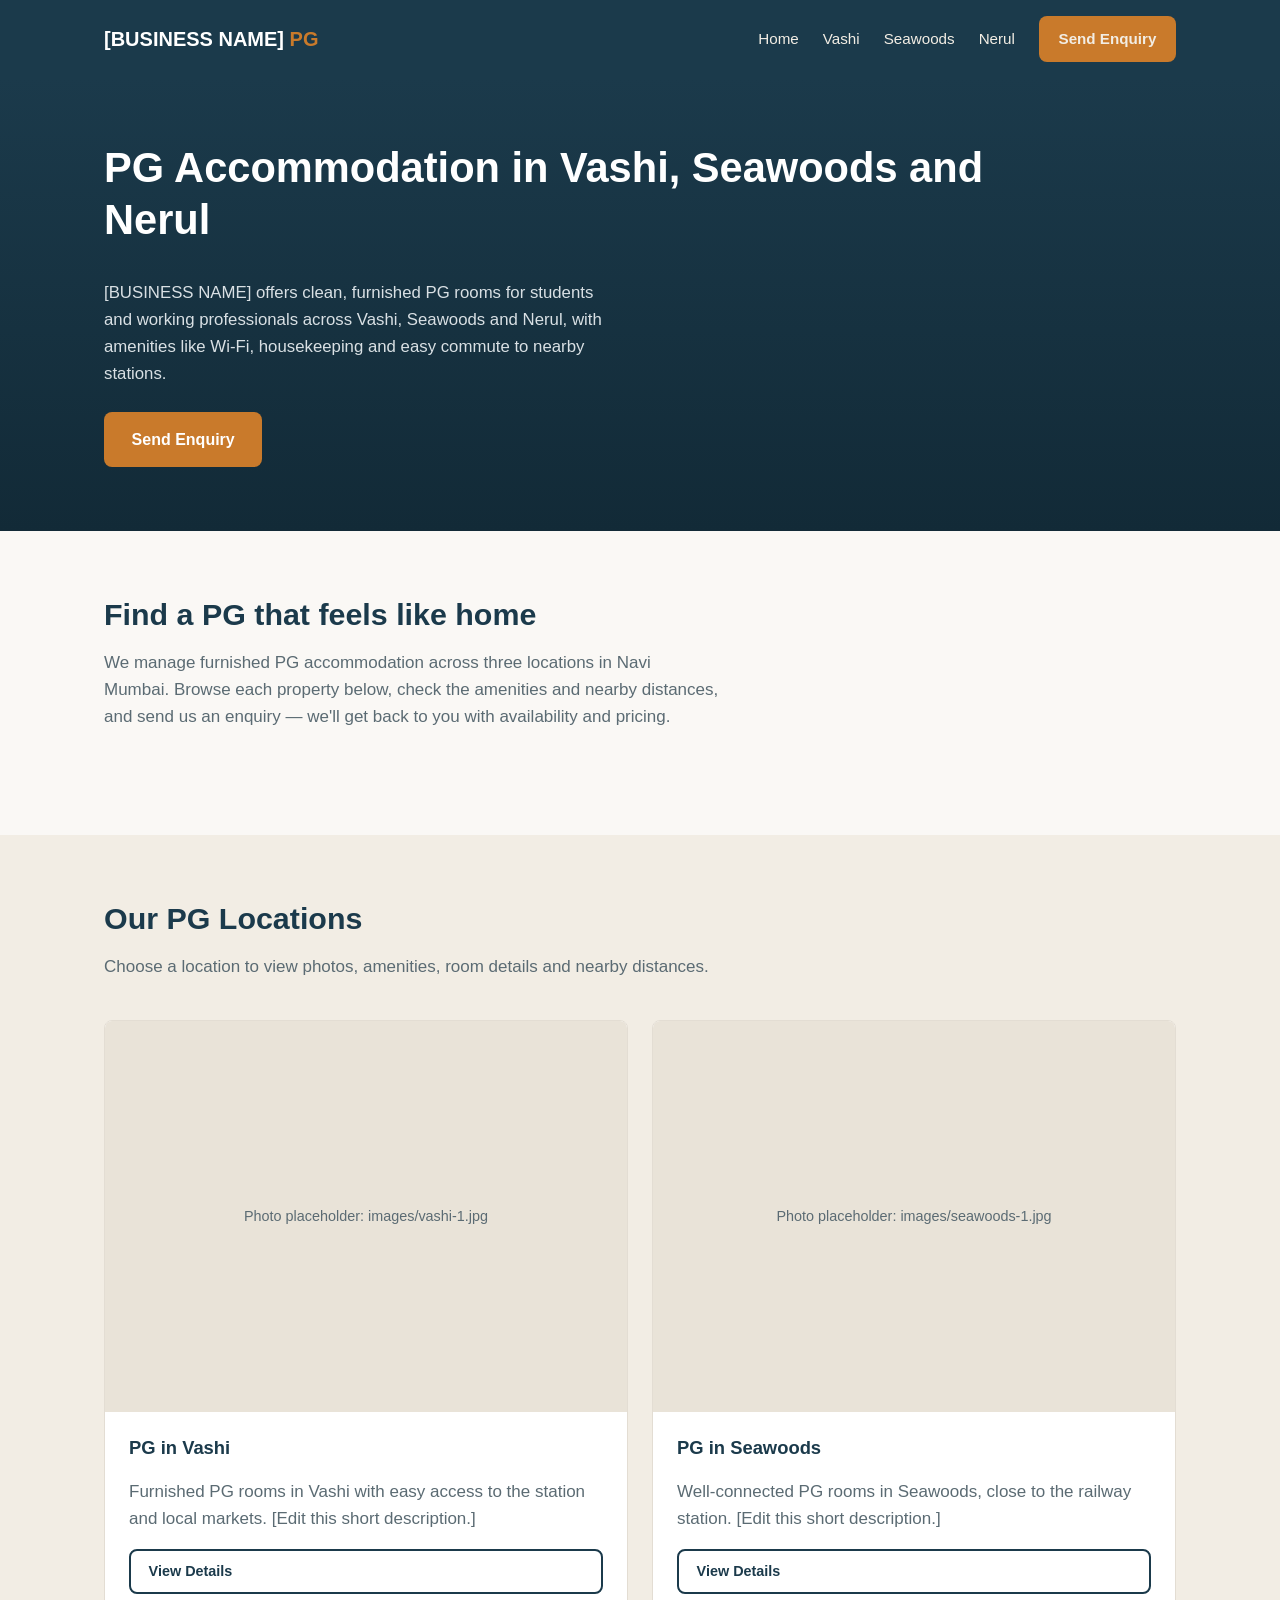
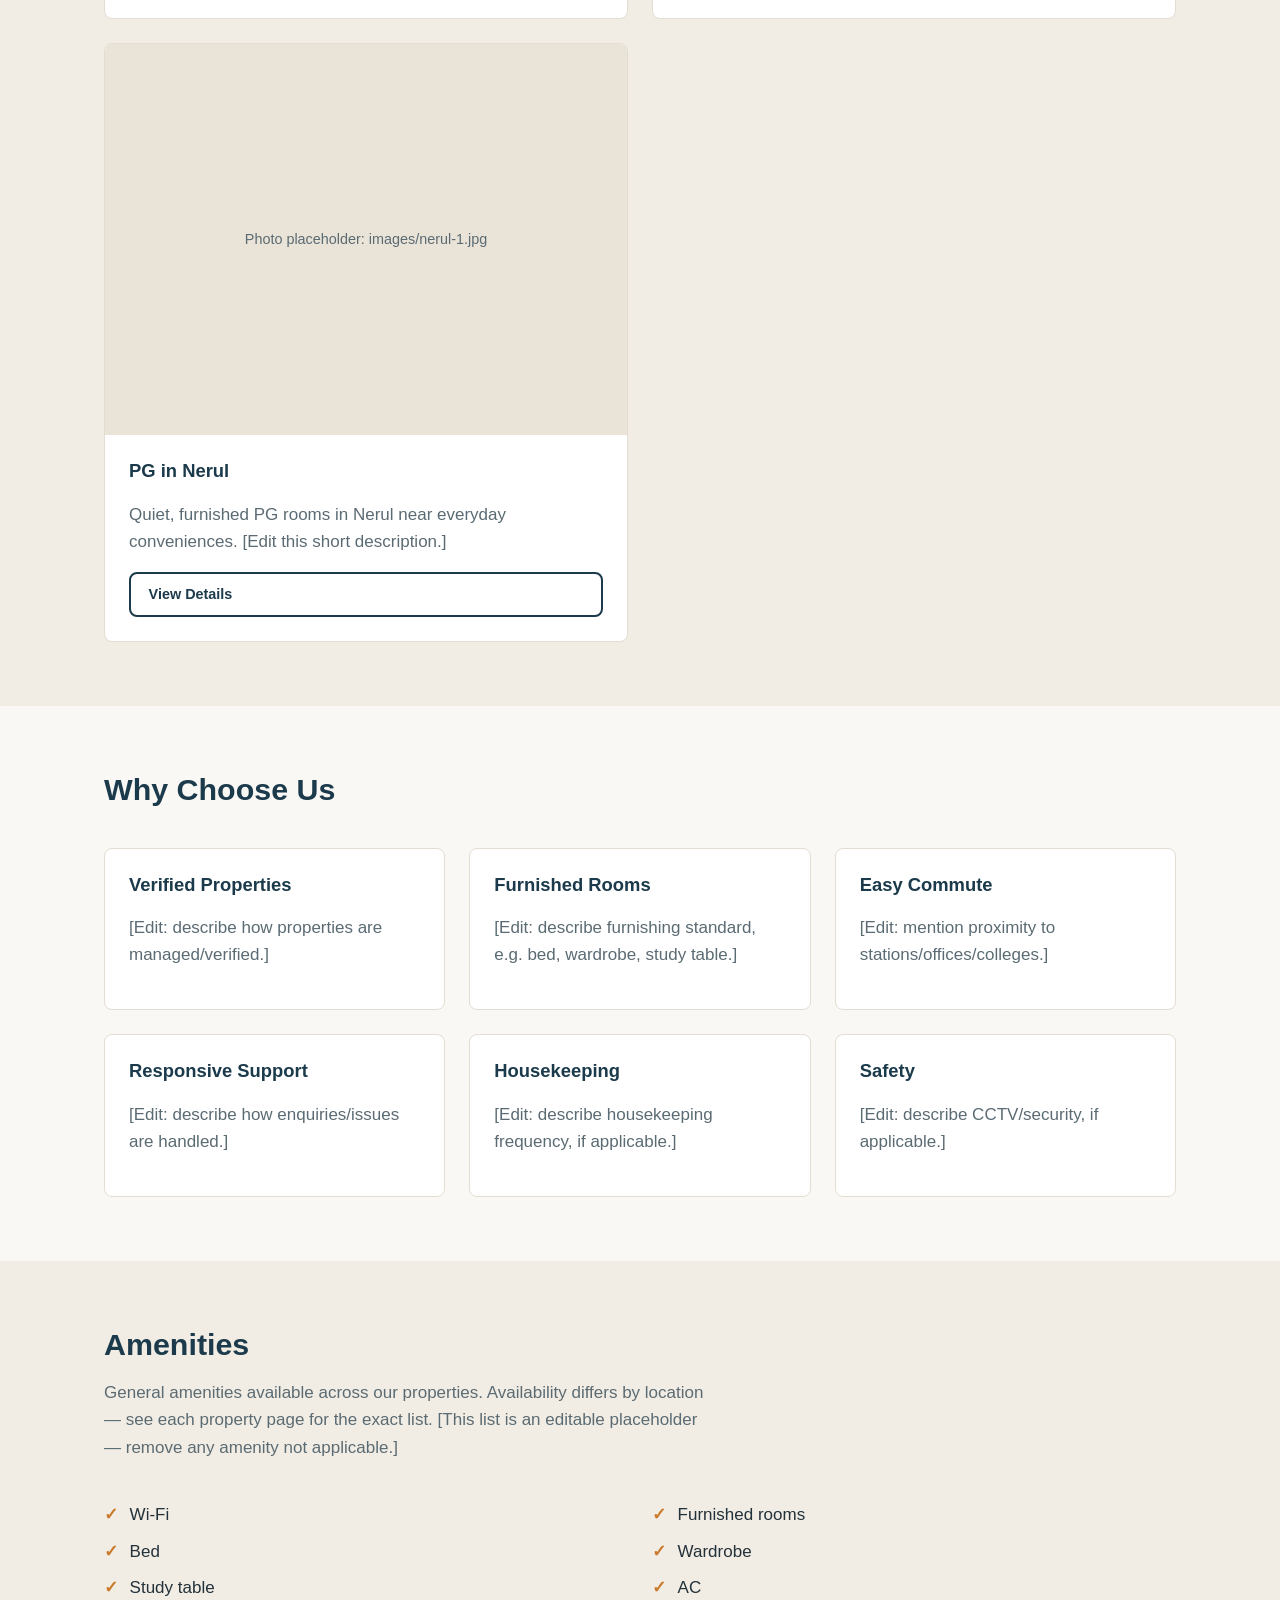
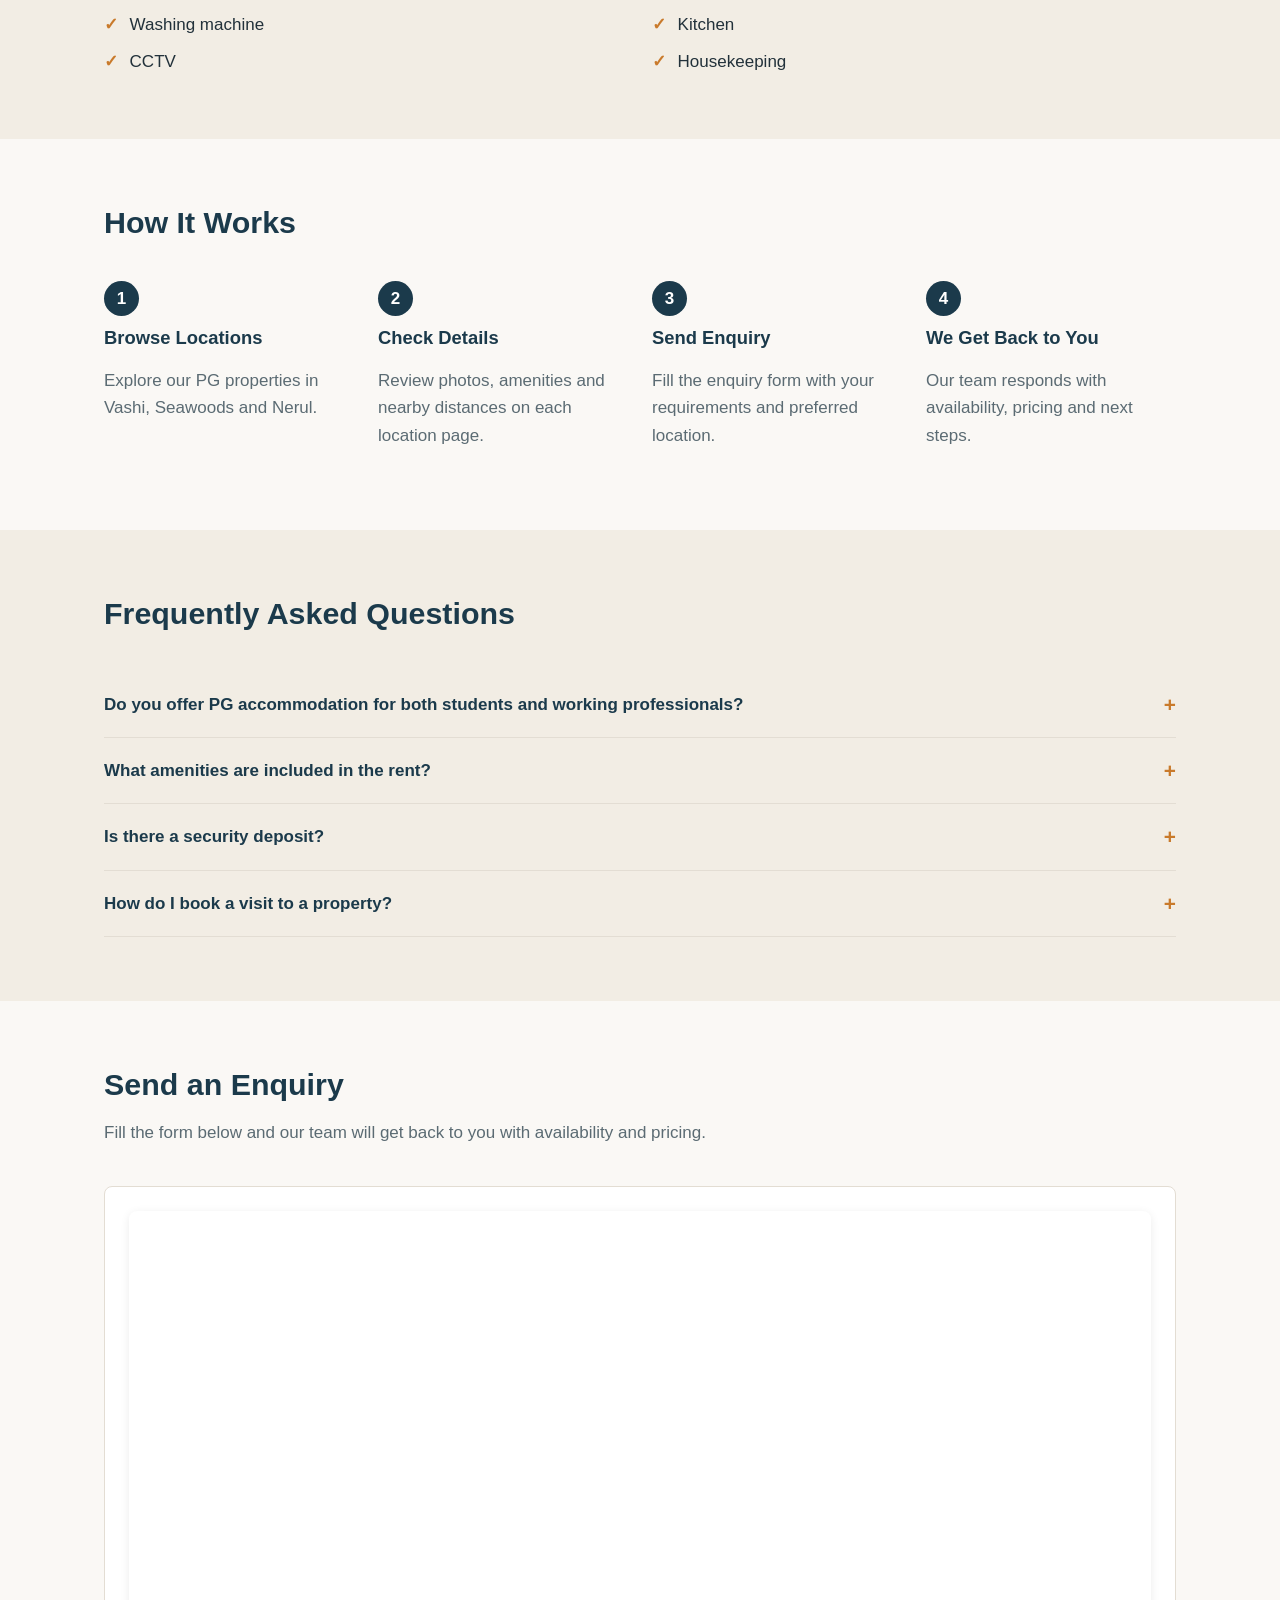
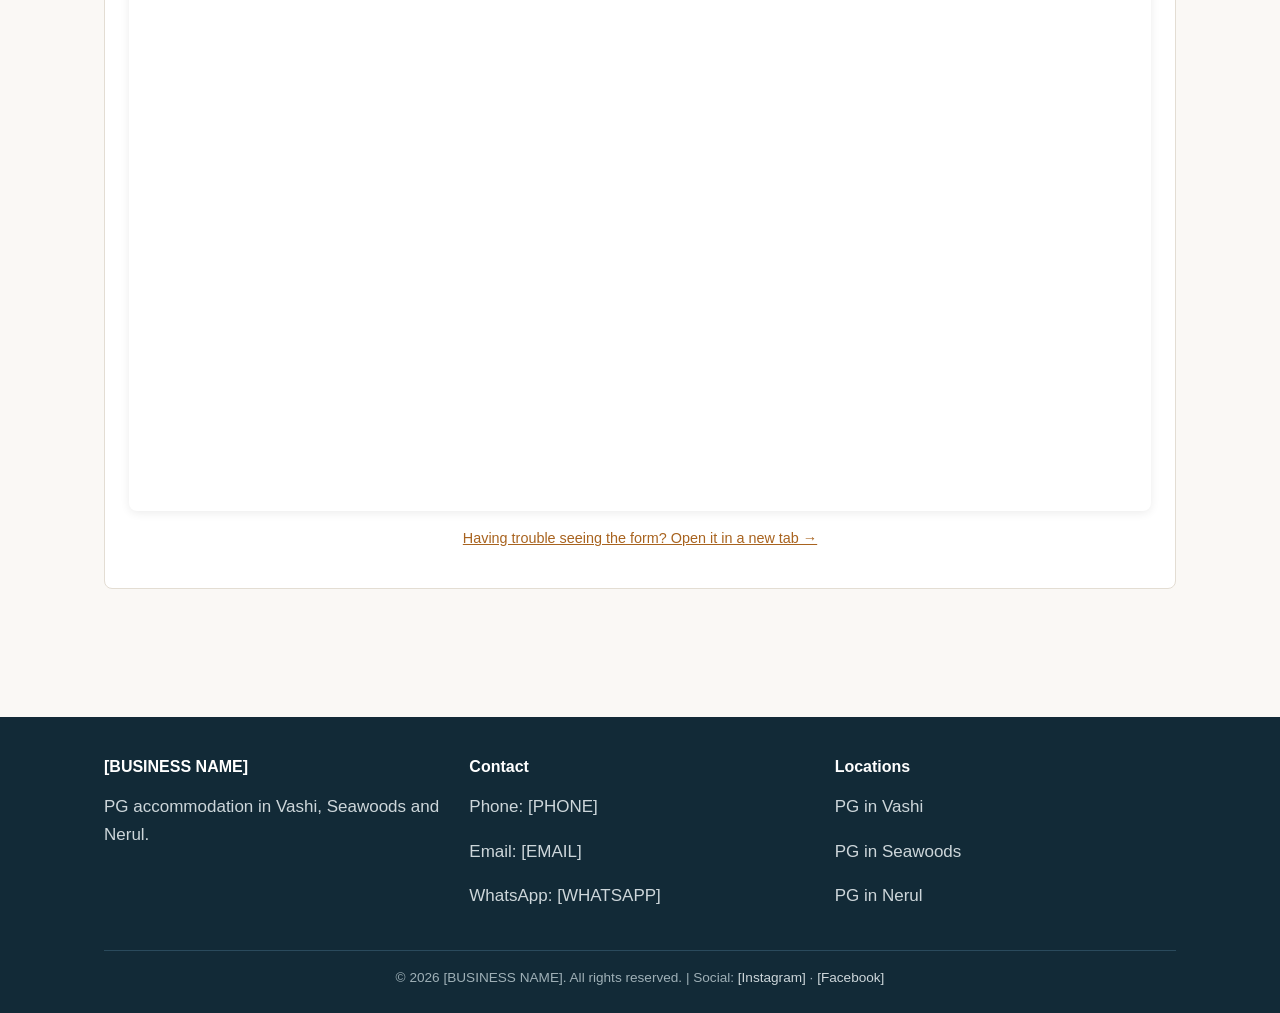
==== index.html @ a34c3fa2 "Add files via upload" ====
<!DOCTYPE html>
<html lang="en">
<head>
<!-- =========================================================
     EASY EDITING GUIDE — INDEX.HTML (Homepage)
     - Replace [BUSINESS NAME], [PHONE], [EMAIL], [WHATSAPP]
       everywhere in this file with your real details.
     - Replace [GOOGLE FORM] section near "Send Enquiry" with
       your Google Form embed code.
     - Photos: put your images inside the /images folder using
       the exact filenames already referenced below
       (e.g. images/vashi-1.jpg). No code changes needed.
     - Property descriptions, amenities and "Why Choose Us"
       text are placeholders — edit the text directly.
     ========================================================= -->
<meta charset="UTF-8">
<meta name="viewport" content="width=device-width, initial-scale=1.0">
<title>PG Accommodation in Vashi, Seawoods &amp; Nerul | [BUSINESS NAME]</title>
<meta name="description" content="Looking for a PG in Vashi, Seawoods or Nerul? [BUSINESS NAME] offers furnished PG accommodation with amenities like Wi-Fi, AC and housekeeping. Send an enquiry today.">
<link rel="canonical" href="https://example.com/">

<!-- Open Graph -->
<meta property="og:type" content="website">
<meta property="og:title" content="PG Accommodation in Vashi, Seawoods & Nerul | [BUSINESS NAME]">
<meta property="og:description" content="Furnished PG accommodation in Vashi, Seawoods and Nerul. Amenities, photos and easy enquiry.">
<meta property="og:image" content="https://example.com/images/vashi-1.jpg">
<meta property="og:url" content="https://example.com/">

<link rel="stylesheet" href="style.css">

<!-- Structured data: replace placeholder values with real business details -->
<script type="application/ld+json">
{
  "@context": "https://schema.org",
  "@type": "LodgingBusiness",
  "name": "[BUSINESS NAME]",
  "telephone": "[PHONE]",
  "email": "[EMAIL]",
  "url": "https://example.com/",
  "areaServed": ["Vashi", "Seawoods", "Nerul"],
  "address": {
    "@type": "PostalAddress",
    "addressLocality": "Navi Mumbai",
    "addressRegion": "Maharashtra",
    "addressCountry": "IN"
  }
}
</script>
</head>
<body>

<!-- ===== HEADER / NAV ===== -->
<header class="site-header">
  <div class="container">
    <a href="index.html" class="logo">[BUSINESS NAME] <span>PG</span></a>
    <button class="nav-toggle" aria-label="Toggle menu" aria-expanded="false">&#9776;</button>
    <nav class="main-nav">
      <a href="index.html">Home</a>
      <a href="pg-in-vashi.html">Vashi</a>
      <a href="pg-in-seawoods.html">Seawoods</a>
      <a href="pg-in-nerul.html">Nerul</a>
      <a href="#enquiry" class="btn btn-primary btn-small">Send Enquiry</a>
    </nav>
  </div>
</header>

<!-- ===== HERO ===== -->
<section class="hero">
  <div class="container">
    <h1>PG Accommodation in Vashi, Seawoods and Nerul</h1>
    <p>[BUSINESS NAME] offers clean, furnished PG rooms for students and working professionals across Vashi, Seawoods and Nerul, with amenities like Wi-Fi, housekeeping and easy commute to nearby stations.</p>
    <a href="#enquiry" class="btn btn-primary">Send Enquiry</a>
  </div>
</section>

<!-- ===== INTRO ===== -->
<section class="section">
  <div class="container">
    <div class="section-header">
      <h2>Find a PG that feels like home</h2>
      <p class="text-muted">We manage furnished PG accommodation across three locations in Navi Mumbai. Browse each property below, check the amenities and nearby distances, and send us an enquiry — we'll get back to you with availability and pricing.</p>
    </div>
  </div>
</section>

<!-- ===== LOCATION CARDS ===== -->
<section class="section section-alt">
  <div class="container">
    <div class="section-header">
      <h2>Our PG Locations</h2>
      <p class="text-muted">Choose a location to view photos, amenities, room details and nearby distances.</p>
    </div>

    <div class="location-grid">

      <!-- Vashi -->
      <article class="location-card">
        <div class="photo-placeholder">
          <!-- Replace with: images/vashi-1.jpg -->
          <img src="images/vashi-1.jpg" alt="PG accommodation in Vashi - property photo" loading="lazy" onerror="this.style.display='none'; this.parentElement.querySelector('.ph-text').style.display='block';">
          <span class="ph-text" style="display:none;">Photo placeholder: images/vashi-1.jpg</span>
        </div>
        <div class="card-body">
          <h3>PG in Vashi</h3>
          <p>Furnished PG rooms in Vashi with easy access to the station and local markets. [Edit this short description.]</p>
          <a href="pg-in-vashi.html" class="btn btn-outline btn-small">View Details</a>
        </div>
      </article>

      <!-- Seawoods -->
      <article class="location-card">
        <div class="photo-placeholder">
          <img src="images/seawoods-1.jpg" alt="PG accommodation in Seawoods - property photo" loading="lazy" onerror="this.style.display='none'; this.parentElement.querySelector('.ph-text').style.display='block';">
          <span class="ph-text" style="display:none;">Photo placeholder: images/seawoods-1.jpg</span>
        </div>
        <div class="card-body">
          <h3>PG in Seawoods</h3>
          <p>Well-connected PG rooms in Seawoods, close to the railway station. [Edit this short description.]</p>
          <a href="pg-in-seawoods.html" class="btn btn-outline btn-small">View Details</a>
        </div>
      </article>

      <!-- Nerul -->
      <article class="location-card">
        <div class="photo-placeholder">
          <img src="images/nerul-1.jpg" alt="PG accommodation in Nerul - property photo" loading="lazy" onerror="this.style.display='none'; this.parentElement.querySelector('.ph-text').style.display='block';">
          <span class="ph-text" style="display:none;">Photo placeholder: images/nerul-1.jpg</span>
        </div>
        <div class="card-body">
          <h3>PG in Nerul</h3>
          <p>Quiet, furnished PG rooms in Nerul near everyday conveniences. [Edit this short description.]</p>
          <a href="pg-in-nerul.html" class="btn btn-outline btn-small">View Details</a>
        </div>
      </article>

    </div>
  </div>
</section>

<!-- ===== WHY CHOOSE US ===== -->
<section class="section">
  <div class="container">
    <div class="section-header">
      <h2>Why Choose Us</h2>
    </div>
    <div class="grid-3">
      <div class="feature-card">
        <h3>Verified Properties</h3>
        <p class="text-muted">[Edit: describe how properties are managed/verified.]</p>
      </div>
      <div class="feature-card">
        <h3>Furnished Rooms</h3>
        <p class="text-muted">[Edit: describe furnishing standard, e.g. bed, wardrobe, study table.]</p>
      </div>
      <div class="feature-card">
        <h3>Easy Commute</h3>
        <p class="text-muted">[Edit: mention proximity to stations/offices/colleges.]</p>
      </div>
      <div class="feature-card">
        <h3>Responsive Support</h3>
        <p class="text-muted">[Edit: describe how enquiries/issues are handled.]</p>
      </div>
      <div class="feature-card">
        <h3>Housekeeping</h3>
        <p class="text-muted">[Edit: describe housekeeping frequency, if applicable.]</p>
      </div>
      <div class="feature-card">
        <h3>Safety</h3>
        <p class="text-muted">[Edit: describe CCTV/security, if applicable.]</p>
      </div>
    </div>
  </div>
</section>

<!-- ===== AMENITIES (general/overview) ===== -->
<section class="section section-alt">
  <div class="container">
    <div class="section-header">
      <h2>Amenities</h2>
      <p class="text-muted">General amenities available across our properties. Availability differs by location — see each property page for the exact list. [This list is an editable placeholder — remove any amenity not applicable.]</p>
    </div>
    <ul class="amenities-list">
      <li>Wi-Fi</li>
      <li>Furnished rooms</li>
      <li>Bed</li>
      <li>Wardrobe</li>
      <li>Study table</li>
      <li>AC</li>
      <li>Washing machine</li>
      <li>Kitchen</li>
      <li>CCTV</li>
      <li>Housekeeping</li>
    </ul>
  </div>
</section>

<!-- ===== HOW IT WORKS ===== -->
<section class="section">
  <div class="container">
    <div class="section-header">
      <h2>How It Works</h2>
    </div>
    <div class="steps">
      <div class="step">
        <span class="step-number">1</span>
        <h3>Browse Locations</h3>
        <p class="text-muted">Explore our PG properties in Vashi, Seawoods and Nerul.</p>
      </div>
      <div class="step">
        <span class="step-number">2</span>
        <h3>Check Details</h3>
        <p class="text-muted">Review photos, amenities and nearby distances on each location page.</p>
      </div>
      <div class="step">
        <span class="step-number">3</span>
        <h3>Send Enquiry</h3>
        <p class="text-muted">Fill the enquiry form with your requirements and preferred location.</p>
      </div>
      <div class="step">
        <span class="step-number">4</span>
        <h3>We Get Back to You</h3>
        <p class="text-muted">Our team responds with availability, pricing and next steps.</p>
      </div>
    </div>
  </div>
</section>

<!-- ===== FAQ ===== -->
<section class="section section-alt">
  <div class="container">
    <div class="section-header">
      <h2>Frequently Asked Questions</h2>
    </div>

    <details class="faq-item">
      <summary>Do you offer PG accommodation for both students and working professionals?</summary>
      <p>[Edit this answer to describe your actual policy.]</p>
    </details>

    <details class="faq-item">
      <summary>What amenities are included in the rent?</summary>
      <p>[Edit this answer — list what is included vs. chargeable extra.]</p>
    </details>

    <details class="faq-item">
      <summary>Is there a security deposit?</summary>
      <p>[Edit this answer with your deposit policy.]</p>
    </details>

    <details class="faq-item">
      <summary>How do I book a visit to a property?</summary>
      <p>Send an enquiry using the form below or contact us directly, and we'll arrange a convenient time for you to visit.</p>
    </details>
  </div>
</section>

<!-- ===== ENQUIRY / GOOGLE FORM ===== -->
<section class="section" id="enquiry">
  <div class="container">
    <div class="section-header">
      <h2>Send an Enquiry</h2>
      <p class="text-muted">Fill the form below and our team will get back to you with availability and pricing.</p>
    </div>
    <div class="enquiry-box">
      <div class="form-embed">
        <iframe src="https://docs.google.com/forms/d/e/1FAIpQLSeAeNYMBnieSbUHD3bRVsfa9dzIX2py_n9a3v7NZz1oNW-bjg/viewform?embedded=true" width="100%" height="900" frameborder="0" marginheight="0" marginwidth="0" loading="lazy" title="Enquiry form">Loading form…</iframe>
      </div>
      <p class="form-fallback-link"><a href="https://docs.google.com/forms/d/e/1FAIpQLSeAeNYMBnieSbUHD3bRVsfa9dzIX2py_n9a3v7NZz1oNW-bjg/viewform" target="_blank" rel="noopener">Having trouble seeing the form? Open it in a new tab &rarr;</a></p>
    </div>
  </div>
</section>

<!-- ===== FOOTER ===== -->
<footer class="site-footer">
  <div class="container">
    <div class="footer-grid">
      <div>
        <h3>[BUSINESS NAME]</h3>
        <p>PG accommodation in Vashi, Seawoods and Nerul.</p>
      </div>
      <div>
        <h3>Contact</h3>
        <p>Phone: <a href="tel:[PHONE]">[PHONE]</a></p>
        <p>Email: <a href="mailto:[EMAIL]">[EMAIL]</a></p>
        <p>WhatsApp: <a href="https://wa.me/[WHATSAPP]">[WHATSAPP]</a></p>
      </div>
      <div>
        <h3>Locations</h3>
        <p><a href="pg-in-vashi.html">PG in Vashi</a></p>
        <p><a href="pg-in-seawoods.html">PG in Seawoods</a></p>
        <p><a href="pg-in-nerul.html">PG in Nerul</a></p>
      </div>
    </div>
    <div class="footer-bottom">
      &copy; <span id="current-year">2026</span> [BUSINESS NAME]. All rights reserved. |
      Social: <a href="#">[Instagram]</a> &middot; <a href="#">[Facebook]</a>
    </div>
  </div>
</footer>

<script src="script.js"></script>
</body>
</html>
---- style.css ----
/* =========================================================
   STYLE.CSS — Shared styles for all pages
   =========================================================
   EASY EDITING GUIDE
   - Brand colours: edit the CSS variables under :root below.
   - Fonts: uses your device's default system font (fast, no
     external font files to download). To change it, edit the
     --font-body variable.
   - Spacing / layout: controlled by the variables below too.
   ========================================================= */

:root {
  /* Brand colours — change these to re-theme the whole site */
  --color-navy: #1b3a4b;       /* header, footer, headings */
  --color-navy-dark: #122a37;
  --color-amber: #c97a2b;      /* buttons, links, accents */
  --color-amber-dark: #a8631f;
  --color-bg: #faf8f5;         /* page background */
  --color-card: #ffffff;
  --color-text: #22313a;
  --color-text-muted: #5b6b73;
  --color-border: #e3ddd3;

  --font-body: -apple-system, BlinkMacSystemFont, "Segoe UI", Roboto,
    Helvetica, Arial, sans-serif;

  --radius: 8px;
  --max-width: 1120px;
  --space-1: 0.5rem;
  --space-2: 1rem;
  --space-3: 1.5rem;
  --space-4: 2.5rem;
  --space-5: 4rem;
}

* {
  box-sizing: border-box;
}

html {
  scroll-behavior: smooth;
}

body {
  margin: 0;
  font-family: var(--font-body);
  background: var(--color-bg);
  color: var(--color-text);
  line-height: 1.6;
  font-size: 17px;
}

img {
  max-width: 100%;
  display: block;
}

a {
  color: var(--color-amber-dark);
}

.container {
  max-width: var(--max-width);
  margin: 0 auto;
  padding: 0 var(--space-3);
}

h1, h2, h3 {
  color: var(--color-navy);
  line-height: 1.25;
  margin-top: 0;
}

h1 {
  font-size: clamp(1.8rem, 4vw, 2.6rem);
}

h2 {
  font-size: clamp(1.4rem, 3vw, 1.9rem);
  margin-bottom: var(--space-2);
}

h3 {
  font-size: 1.15rem;
}

p {
  margin-top: 0;
}

.text-muted {
  color: var(--color-text-muted);
}

/* ---------- Buttons ---------- */
.btn {
  display: inline-block;
  padding: 0.8rem 1.6rem;
  border-radius: var(--radius);
  text-decoration: none;
  font-weight: 600;
  border: 2px solid transparent;
  cursor: pointer;
  font-size: 1rem;
}

.btn-primary {
  background: var(--color-amber);
  color: #fff;
}

.btn-primary:hover {
  background: var(--color-amber-dark);
}

.btn-outline {
  background: transparent;
  border-color: var(--color-navy);
  color: var(--color-navy);
}

.btn-outline:hover {
  background: var(--color-navy);
  color: #fff;
}

.btn-small {
  padding: 0.55rem 1.1rem;
  font-size: 0.9rem;
}

/* ---------- Header ---------- */
.site-header {
  background: var(--color-navy);
  position: sticky;
  top: 0;
  z-index: 50;
}

.site-header .container {
  display: flex;
  align-items: center;
  justify-content: space-between;
  padding-top: var(--space-2);
  padding-bottom: var(--space-2);
}

.logo {
  color: #fff;
  font-weight: 700;
  font-size: 1.25rem;
  text-decoration: none;
}

.logo span {
  color: var(--color-amber);
}

.main-nav {
  display: flex;
  align-items: center;
  gap: var(--space-3);
}

.main-nav a {
  color: #f2ede4;
  text-decoration: none;
  font-size: 0.95rem;
}

.main-nav a:hover {
  color: var(--color-amber);
}

.nav-toggle {
  display: none;
  background: none;
  border: none;
  color: #fff;
  font-size: 1.6rem;
  cursor: pointer;
  line-height: 1;
}

/* ---------- Hero ---------- */
.hero {
  background: linear-gradient(180deg, var(--color-navy) 0%, var(--color-navy-dark) 100%);
  color: #fff;
  padding: var(--space-5) 0;
  text-align: left;
}

.hero h1 {
  color: #fff;
  max-width: 40ch;
}

.hero p {
  max-width: 55ch;
  color: #d9e0e4;
  font-size: 1.05rem;
  margin: var(--space-2) 0 var(--space-3);
}

/* ---------- Sections ---------- */
.section {
  padding: var(--space-5) 0;
}

.section-alt {
  background: #f2ede4;
}

.section-header {
  max-width: 65ch;
  margin-bottom: var(--space-4);
}

/* ---------- Location cards (homepage) ---------- */
.location-grid {
  display: grid;
  grid-template-columns: repeat(2, 1fr);
  gap: var(--space-3);
}

.location-card {
  background: var(--color-card);
  border: 1px solid var(--color-border);
  border-radius: var(--radius);
  overflow: hidden;
  display: flex;
  flex-direction: column;
}

.location-card .photo-placeholder {
  aspect-ratio: 4 / 3;
  background: #e9e3d8;
  display: flex;
  align-items: center;
  justify-content: center;
  color: var(--color-text-muted);
  font-size: 0.9rem;
  text-align: center;
  padding: var(--space-2);
}

.location-card .card-body {
  padding: var(--space-3);
  display: flex;
  flex-direction: column;
  flex: 1;
}

.location-card .card-body p {
  color: var(--color-text-muted);
  flex: 1;
}

/* ---------- Feature / amenity grids ---------- */
.grid-3 {
  display: grid;
  grid-template-columns: repeat(3, 1fr);
  gap: var(--space-3);
}

.feature-card {
  background: var(--color-card);
  border: 1px solid var(--color-border);
  border-radius: var(--radius);
  padding: var(--space-3);
}

.amenities-list {
  list-style: none;
  margin: 0;
  padding: 0;
  display: grid;
  grid-template-columns: repeat(2, 1fr);
  gap: 0.6rem 1.5rem;
}

.amenities-list li {
  padding-left: 1.6rem;
  position: relative;
}

.amenities-list li::before {
  content: "\2713";
  position: absolute;
  left: 0;
  color: var(--color-amber);
  font-weight: 700;
}

/* ---------- How it works ---------- */
.steps {
  display: grid;
  grid-template-columns: repeat(4, 1fr);
  gap: var(--space-3);
}

.step {
  text-align: left;
}

.step .step-number {
  display: inline-block;
  width: 2.2rem;
  height: 2.2rem;
  border-radius: 50%;
  background: var(--color-navy);
  color: #fff;
  text-align: center;
  line-height: 2.2rem;
  font-weight: 700;
  margin-bottom: 0.6rem;
}

/* ---------- FAQ (uses native <details>) ---------- */
.faq-item {
  border-bottom: 1px solid var(--color-border);
  padding: var(--space-2) 0;
}

.faq-item summary {
  cursor: pointer;
  font-weight: 600;
  color: var(--color-navy);
  list-style: none;
  display: flex;
  justify-content: space-between;
  align-items: center;
}

.faq-item summary::-webkit-details-marker {
  display: none;
}

.faq-item summary::after {
  content: "+";
  font-size: 1.3rem;
  color: var(--color-amber);
  margin-left: var(--space-2);
}

.faq-item[open] summary::after {
  content: "\2212";
}

.faq-item p {
  margin-top: 0.6rem;
  color: var(--color-text-muted);
}

/* ---------- Enquiry / Google Form section ---------- */
.enquiry-box {
  background: var(--color-card);
  border: 1px solid var(--color-border);
  border-radius: var(--radius);
  padding: var(--space-3);
}

.form-placeholder {
  border: 2px dashed var(--color-border);
  border-radius: var(--radius);
  padding: var(--space-4);
  text-align: center;
  color: var(--color-text-muted);
  background: #f2ede4;
}

/* ---------- Embedded Google Form ---------- */
.form-embed {
  border-radius: var(--radius);
  overflow: hidden;
  box-shadow: 0 2px 10px rgba(0,0,0,0.08);
  background: #fff;
}

.form-embed iframe {
  display: block;
  width: 100%;
  border: 0;
}

.form-fallback-link {
  text-align: center;
  margin-top: var(--space-2);
  font-size: 0.9rem;
}

/* ---------- Gallery (location pages) ---------- */
.gallery {
  display: grid;
  grid-template-columns: repeat(3, 1fr);
  gap: var(--space-2);
}

.gallery .photo-placeholder {
  aspect-ratio: 4 / 3;
  background: #e9e3d8;
  border-radius: var(--radius);
  display: flex;
  align-items: center;
  justify-content: center;
  color: var(--color-text-muted);
  font-size: 0.85rem;
  text-align: center;
  padding: var(--space-1);
}

/* ---------- Nearby / distance list ---------- */
.distance-list {
  list-style: none;
  margin: 0;
  padding: 0;
}

.distance-list li {
  display: flex;
  justify-content: space-between;
  padding: 0.6rem 0;
  border-bottom: 1px solid var(--color-border);
}

.distance-list li:last-child {
  border-bottom: none;
}

.distance-value {
  color: var(--color-text-muted);
}

/* ---------- Breadcrumb / internal links row ---------- */
.location-links {
  display: flex;
  flex-wrap: wrap;
  gap: 0.6rem;
  margin-top: var(--space-2);
}

.location-links a {
  border: 1px solid var(--color-border);
  border-radius: 999px;
  padding: 0.35rem 0.9rem;
  text-decoration: none;
  color: var(--color-navy);
  font-size: 0.9rem;
}

.location-links a:hover {
  border-color: var(--color-amber);
  color: var(--color-amber-dark);
}

/* ---------- Footer ---------- */
.site-footer {
  background: var(--color-navy-dark);
  color: #cdd6da;
  padding: var(--space-4) 0 var(--space-3);
  margin-top: var(--space-5);
}

.footer-grid {
  display: grid;
  grid-template-columns: repeat(3, 1fr);
  gap: var(--space-3);
  margin-bottom: var(--space-3);
}

.site-footer h3 {
  color: #fff;
  font-size: 1rem;
}

.site-footer a {
  color: #cdd6da;
  text-decoration: none;
}

.site-footer a:hover {
  color: var(--color-amber);
}

.footer-bottom {
  border-top: 1px solid #2a4a5c;
  padding-top: var(--space-2);
  font-size: 0.85rem;
  text-align: center;
  color: #9fb0b7;
}

/* ---------- Responsive ---------- */
@media (max-width: 900px) {
  .grid-3,
  .footer-grid {
    grid-template-columns: 1fr 1fr;
  }
  .steps {
    grid-template-columns: 1fr 1fr;
  }
}

@media (max-width: 700px) {
  .nav-toggle {
    display: block;
  }

  .main-nav {
    position: absolute;
    top: 100%;
    left: 0;
    right: 0;
    background: var(--color-navy);
    flex-direction: column;
    align-items: flex-start;
    padding: var(--space-2) var(--space-3);
    gap: var(--space-2);
    display: none;
  }

  .main-nav.open {
    display: flex;
  }

  .location-grid,
  .grid-3,
  .steps,
  .gallery,
  .footer-grid,
  .amenities-list {
    grid-template-columns: 1fr;
  }

  .gallery {
    grid-template-columns: repeat(2, 1fr);
  }

  .site-header {
    position: relative;
  }
}
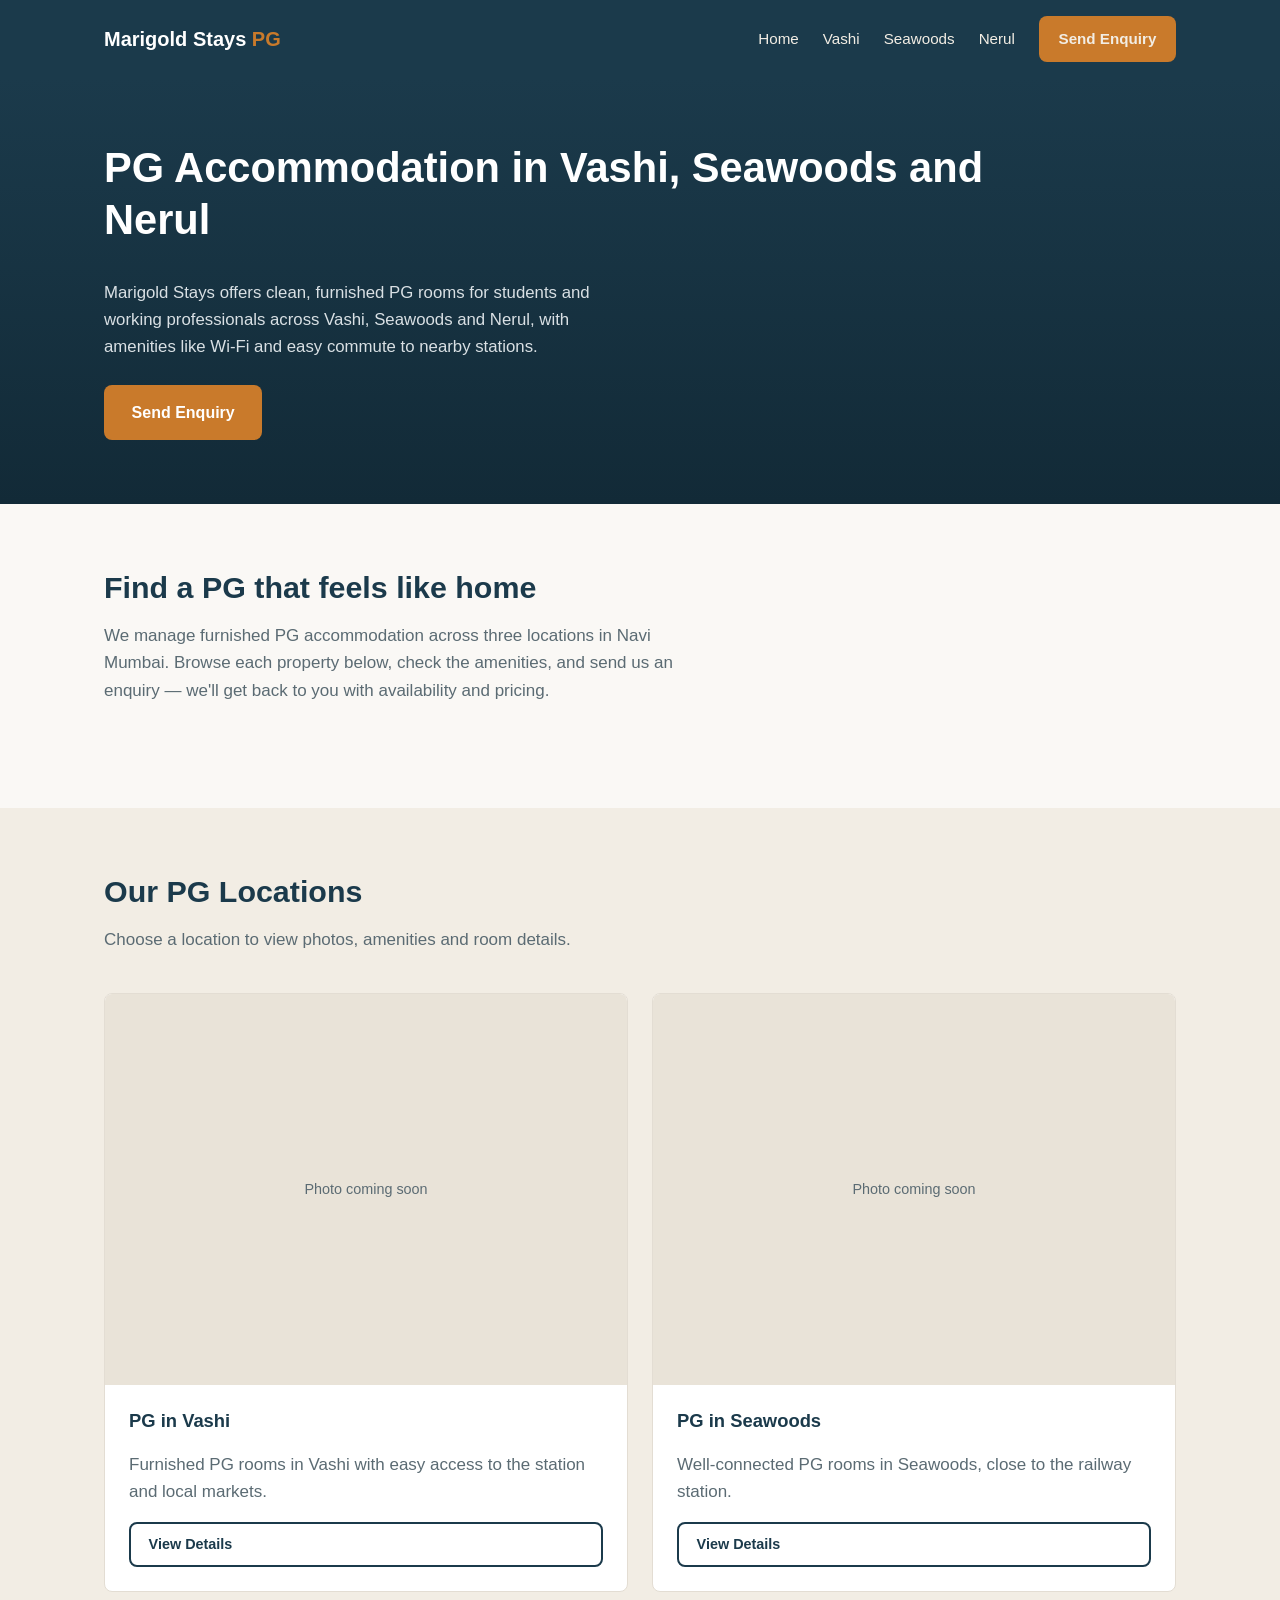
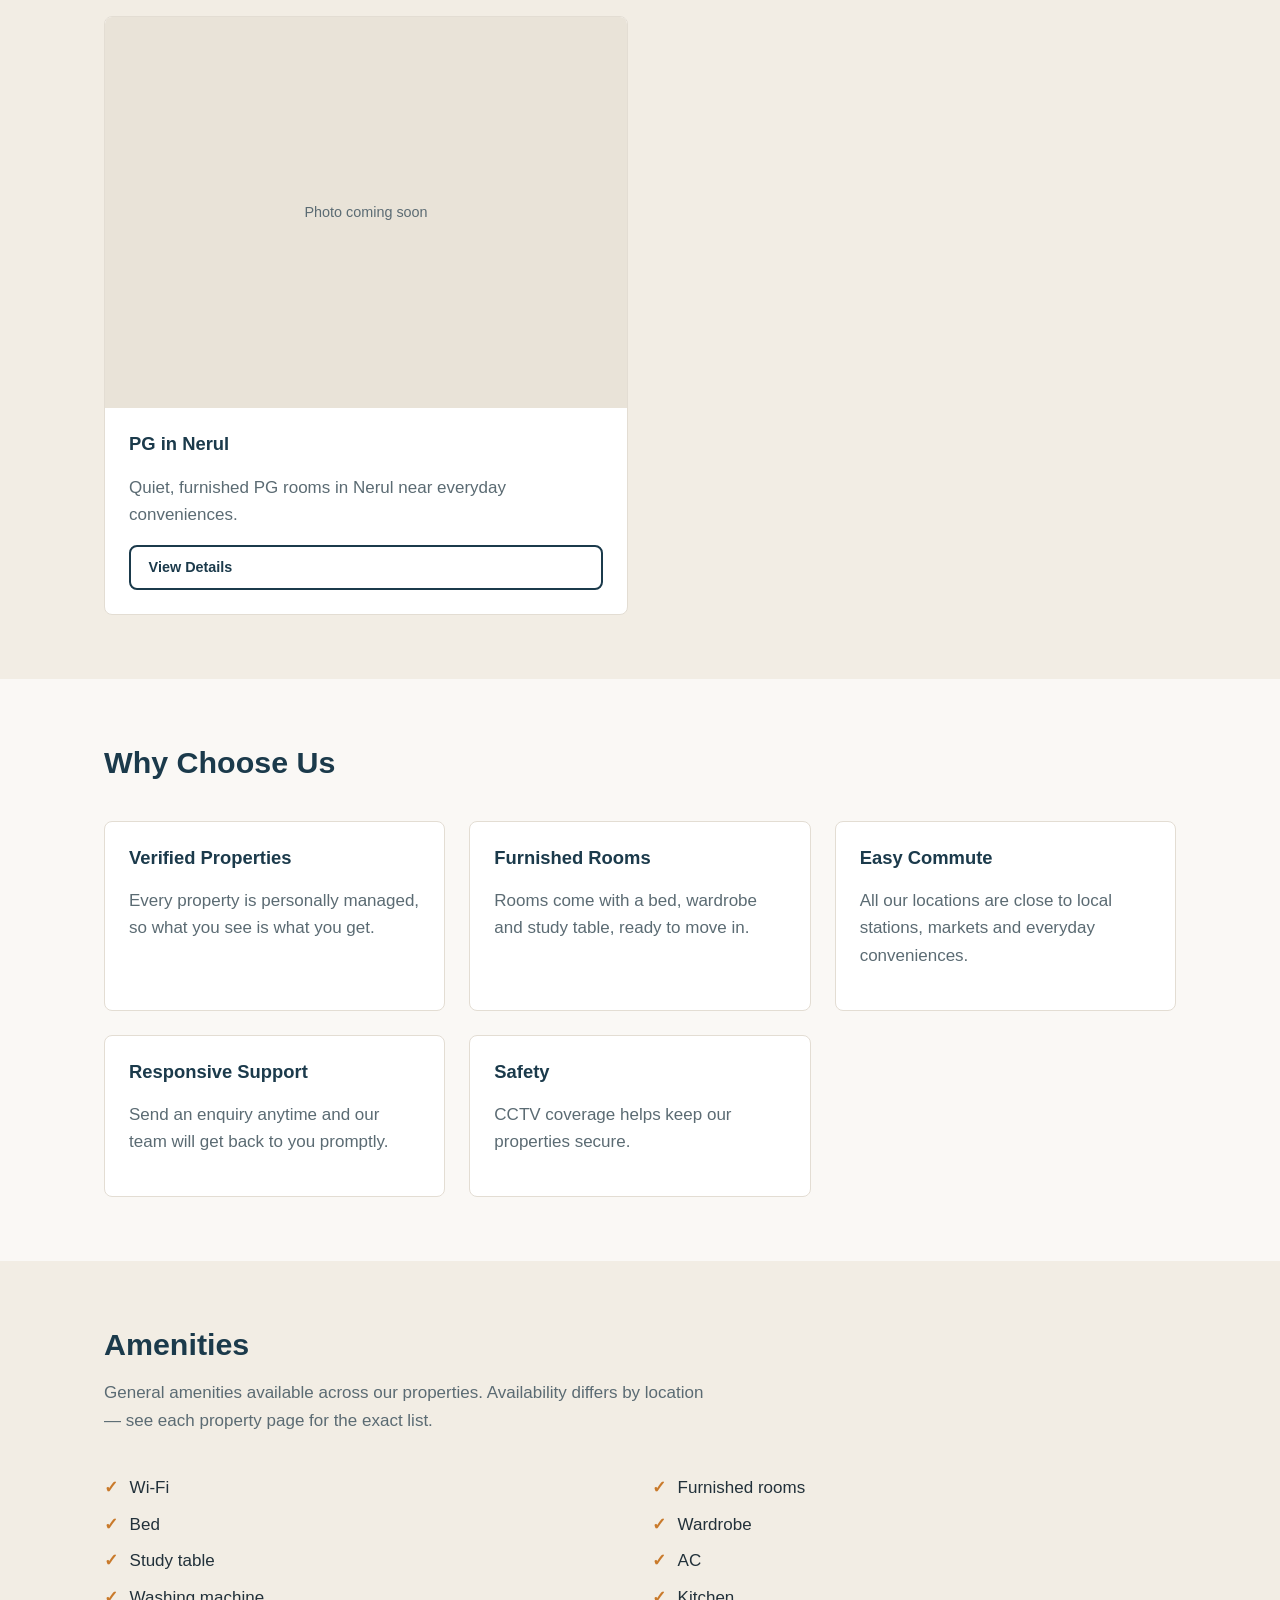
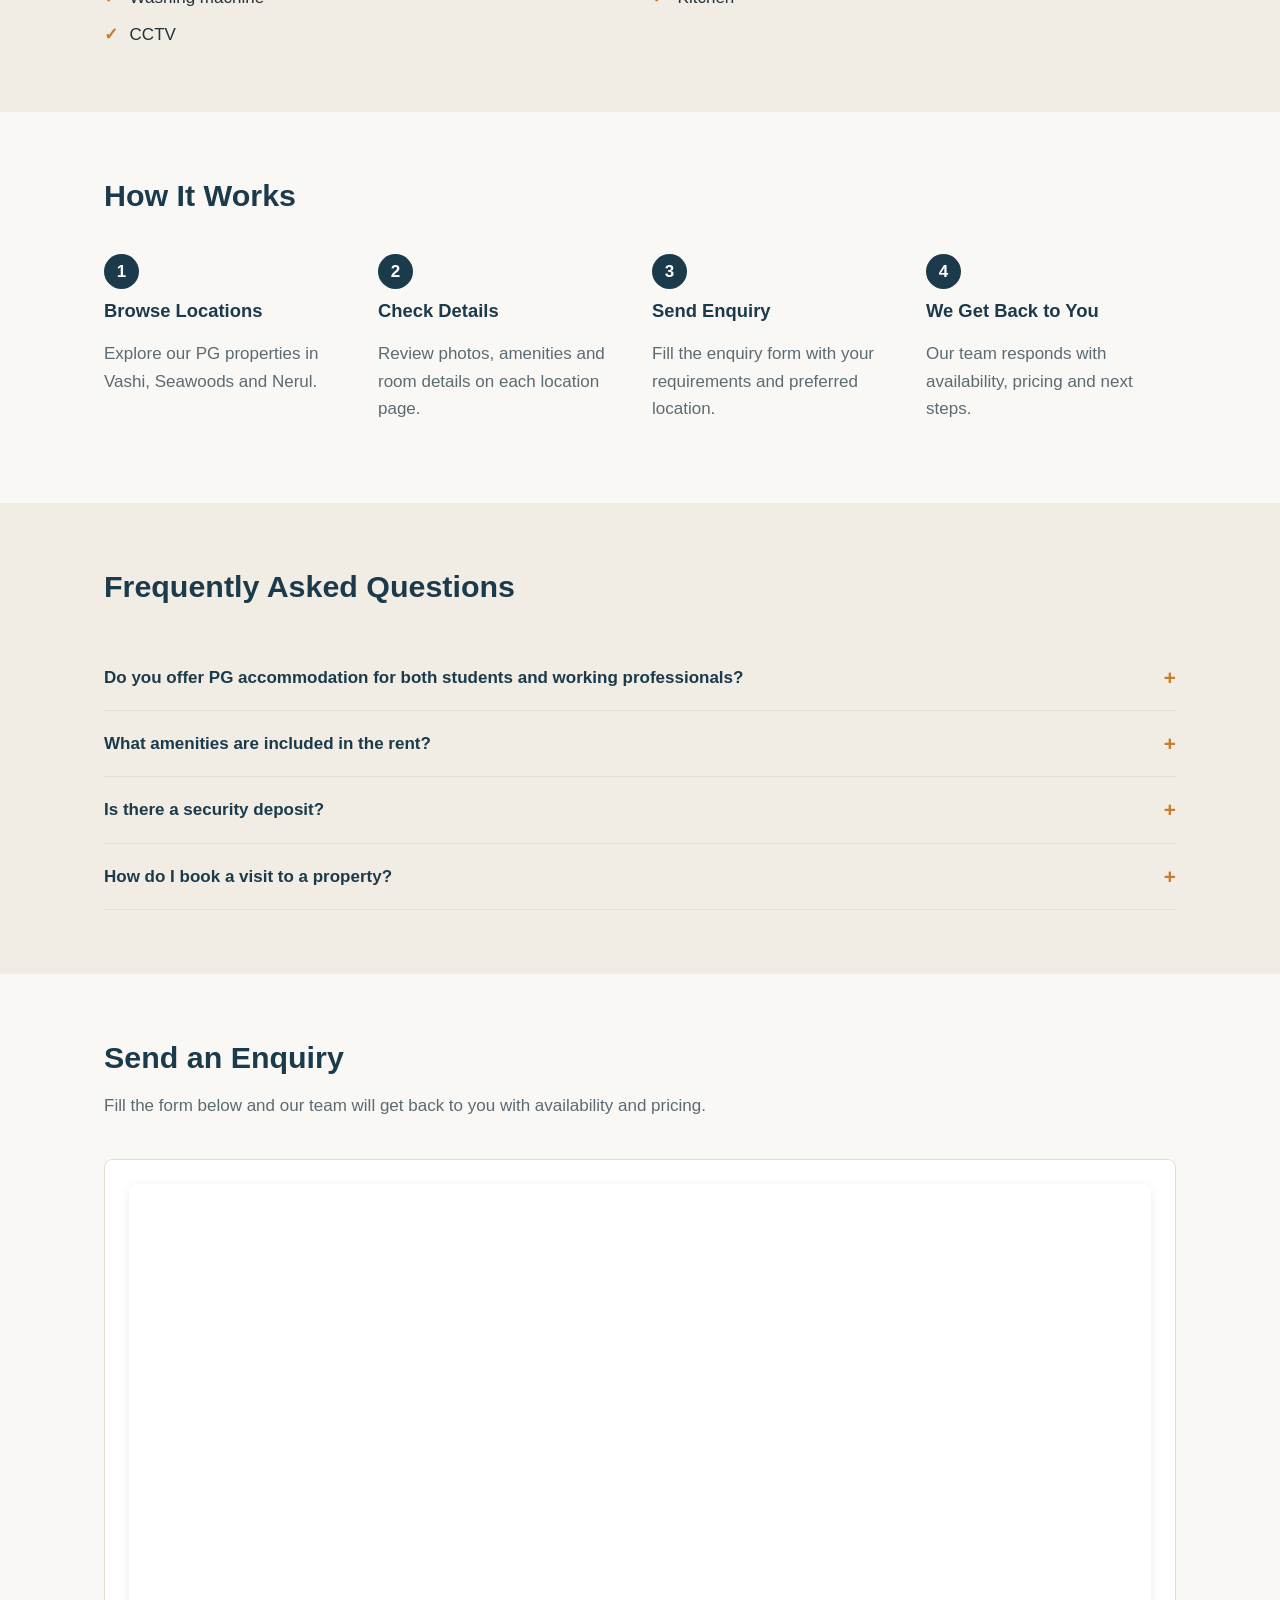
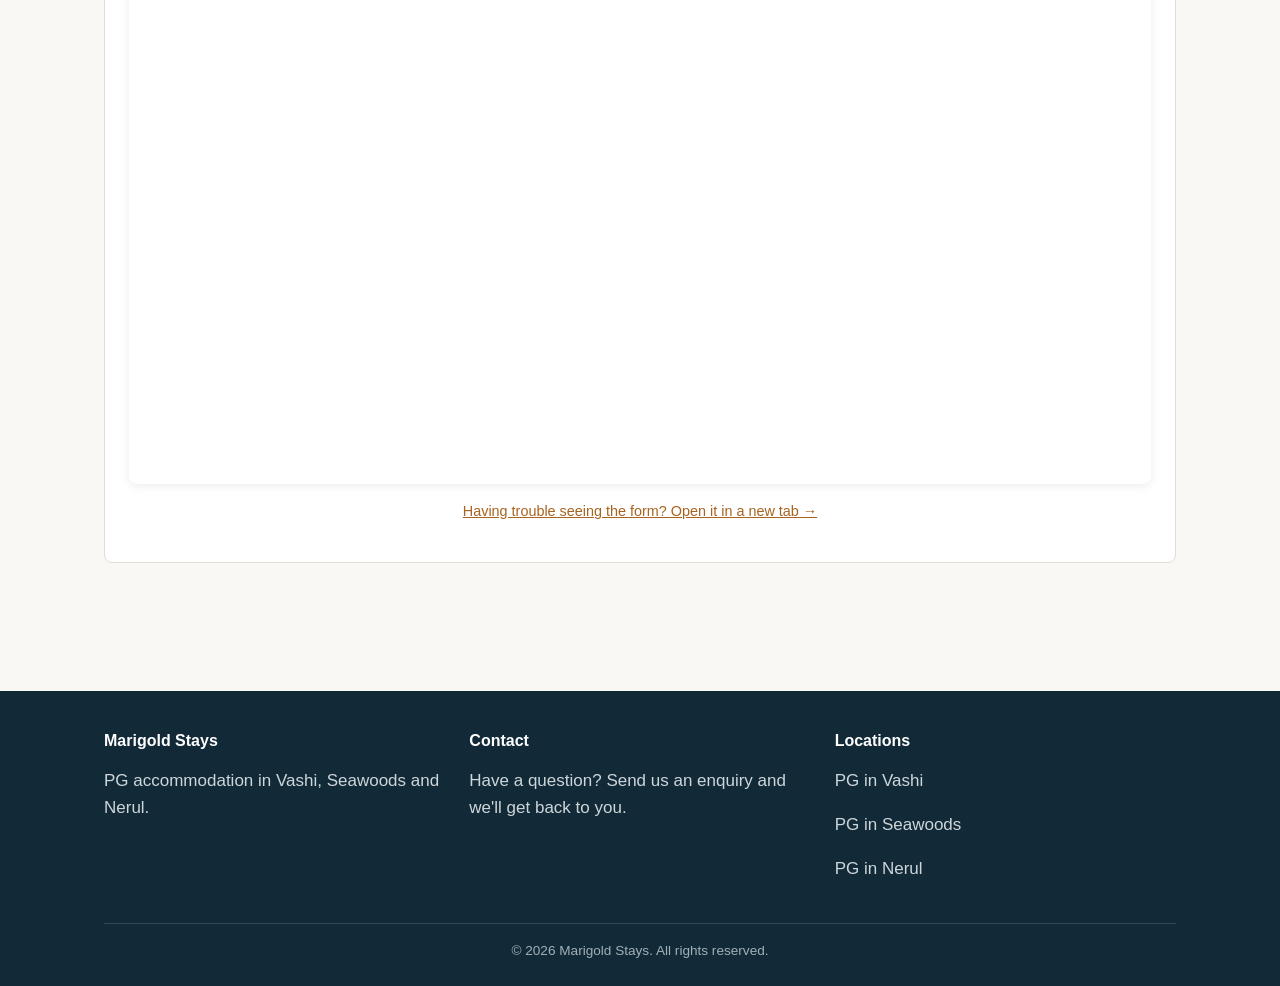
==== commit 590b27a3: "Add files via upload" ====
--- a/index.html
+++ b/index.html
@@ -1,41 +1,26 @@
 <!DOCTYPE html>
 <html lang="en">
 <head>
-<!-- =========================================================
-     EASY EDITING GUIDE — INDEX.HTML (Homepage)
-     - Replace [BUSINESS NAME], [PHONE], [EMAIL], [WHATSAPP]
-       everywhere in this file with your real details.
-     - Replace [GOOGLE FORM] section near "Send Enquiry" with
-       your Google Form embed code.
-     - Photos: put your images inside the /images folder using
-       the exact filenames already referenced below
-       (e.g. images/vashi-1.jpg). No code changes needed.
-     - Property descriptions, amenities and "Why Choose Us"
-       text are placeholders — edit the text directly.
-     ========================================================= -->
 <meta charset="UTF-8">
 <meta name="viewport" content="width=device-width, initial-scale=1.0">
-<title>PG Accommodation in Vashi, Seawoods &amp; Nerul | [BUSINESS NAME]</title>
-<meta name="description" content="Looking for a PG in Vashi, Seawoods or Nerul? [BUSINESS NAME] offers furnished PG accommodation with amenities like Wi-Fi, AC and housekeeping. Send an enquiry today.">
+<title>PG Accommodation in Vashi, Seawoods &amp; Nerul | Marigold Stays</title>
+<meta name="description" content="Looking for a PG in Vashi, Seawoods or Nerul? Marigold Stays offers furnished PG accommodation with amenities like Wi-Fi and AC. Send an enquiry today.">
 <link rel="canonical" href="https://example.com/">
 
 <!-- Open Graph -->
 <meta property="og:type" content="website">
-<meta property="og:title" content="PG Accommodation in Vashi, Seawoods & Nerul | [BUSINESS NAME]">
+<meta property="og:title" content="PG Accommodation in Vashi, Seawoods & Nerul | Marigold Stays">
 <meta property="og:description" content="Furnished PG accommodation in Vashi, Seawoods and Nerul. Amenities, photos and easy enquiry.">
 <meta property="og:image" content="https://example.com/images/vashi-1.jpg">
 <meta property="og:url" content="https://example.com/">
 
 <link rel="stylesheet" href="style.css">
 
-<!-- Structured data: replace placeholder values with real business details -->
 <script type="application/ld+json">
 {
   "@context": "https://schema.org",
   "@type": "LodgingBusiness",
-  "name": "[BUSINESS NAME]",
-  "telephone": "[PHONE]",
-  "email": "[EMAIL]",
+  "name": "Marigold Stays",
   "url": "https://example.com/",
   "areaServed": ["Vashi", "Seawoods", "Nerul"],
   "address": {
@@ -52,7 +37,7 @@
 <!-- ===== HEADER / NAV ===== -->
 <header class="site-header">
   <div class="container">
-    <a href="index.html" class="logo">[BUSINESS NAME] <span>PG</span></a>
+    <a href="index.html" class="logo">Marigold Stays <span>PG</span></a>
     <button class="nav-toggle" aria-label="Toggle menu" aria-expanded="false">&#9776;</button>
     <nav class="main-nav">
       <a href="index.html">Home</a>
@@ -68,7 +53,7 @@
 <section class="hero">
   <div class="container">
     <h1>PG Accommodation in Vashi, Seawoods and Nerul</h1>
-    <p>[BUSINESS NAME] offers clean, furnished PG rooms for students and working professionals across Vashi, Seawoods and Nerul, with amenities like Wi-Fi, housekeeping and easy commute to nearby stations.</p>
+    <p>Marigold Stays offers clean, furnished PG rooms for students and working professionals across Vashi, Seawoods and Nerul, with amenities like Wi-Fi and easy commute to nearby stations.</p>
     <a href="#enquiry" class="btn btn-primary">Send Enquiry</a>
   </div>
 </section>
@@ -78,7 +63,7 @@
   <div class="container">
     <div class="section-header">
       <h2>Find a PG that feels like home</h2>
-      <p class="text-muted">We manage furnished PG accommodation across three locations in Navi Mumbai. Browse each property below, check the amenities and nearby distances, and send us an enquiry — we'll get back to you with availability and pricing.</p>
+      <p class="text-muted">We manage furnished PG accommodation across three locations in Navi Mumbai. Browse each property below, check the amenities, and send us an enquiry — we'll get back to you with availability and pricing.</p>
     </div>
   </div>
 </section>
@@ -88,7 +73,7 @@
   <div class="container">
     <div class="section-header">
       <h2>Our PG Locations</h2>
-      <p class="text-muted">Choose a location to view photos, amenities, room details and nearby distances.</p>
+      <p class="text-muted">Choose a location to view photos, amenities and room details.</p>
     </div>
 
     <div class="location-grid">
@@ -96,13 +81,12 @@
       <!-- Vashi -->
       <article class="location-card">
         <div class="photo-placeholder">
-          <!-- Replace with: images/vashi-1.jpg -->
-          <img src="images/vashi-1.jpg" alt="PG accommodation in Vashi - property photo" loading="lazy" onerror="this.style.display='none'; this.parentElement.querySelector('.ph-text').style.display='block';">
-          <span class="ph-text" style="display:none;">Photo placeholder: images/vashi-1.jpg</span>
+          <img src="images/vashi-1.jpg" alt="Exterior of the Marigold Stays PG building in Vashi" loading="lazy" onerror="this.style.display='none'; this.parentElement.querySelector('.ph-text').style.display='block';">
+          <span class="ph-text" style="display:none;">Photo coming soon</span>
         </div>
         <div class="card-body">
           <h3>PG in Vashi</h3>
-          <p>Furnished PG rooms in Vashi with easy access to the station and local markets. [Edit this short description.]</p>
+          <p>Furnished PG rooms in Vashi with easy access to the station and local markets.</p>
           <a href="pg-in-vashi.html" class="btn btn-outline btn-small">View Details</a>
         </div>
       </article>
@@ -110,12 +94,12 @@
       <!-- Seawoods -->
       <article class="location-card">
         <div class="photo-placeholder">
-          <img src="images/seawoods-1.jpg" alt="PG accommodation in Seawoods - property photo" loading="lazy" onerror="this.style.display='none'; this.parentElement.querySelector('.ph-text').style.display='block';">
-          <span class="ph-text" style="display:none;">Photo placeholder: images/seawoods-1.jpg</span>
+          <img src="images/seawoods-1.jpg" alt="Shared kitchen at the Marigold Stays PG in Seawoods" loading="lazy" onerror="this.style.display='none'; this.parentElement.querySelector('.ph-text').style.display='block';">
+          <span class="ph-text" style="display:none;">Photo coming soon</span>
         </div>
         <div class="card-body">
           <h3>PG in Seawoods</h3>
-          <p>Well-connected PG rooms in Seawoods, close to the railway station. [Edit this short description.]</p>
+          <p>Well-connected PG rooms in Seawoods, close to the railway station.</p>
           <a href="pg-in-seawoods.html" class="btn btn-outline btn-small">View Details</a>
         </div>
       </article>
@@ -123,12 +107,12 @@
       <!-- Nerul -->
       <article class="location-card">
         <div class="photo-placeholder">
-          <img src="images/nerul-1.jpg" alt="PG accommodation in Nerul - property photo" loading="lazy" onerror="this.style.display='none'; this.parentElement.querySelector('.ph-text').style.display='block';">
-          <span class="ph-text" style="display:none;">Photo placeholder: images/nerul-1.jpg</span>
+          <img src="images/nerul-1.jpg" alt="Furnished single bed and wardrobe at the Marigold Stays PG in Nerul" loading="lazy" onerror="this.style.display='none'; this.parentElement.querySelector('.ph-text').style.display='block';">
+          <span class="ph-text" style="display:none;">Photo coming soon</span>
         </div>
         <div class="card-body">
           <h3>PG in Nerul</h3>
-          <p>Quiet, furnished PG rooms in Nerul near everyday conveniences. [Edit this short description.]</p>
+          <p>Quiet, furnished PG rooms in Nerul near everyday conveniences.</p>
           <a href="pg-in-nerul.html" class="btn btn-outline btn-small">View Details</a>
         </div>
       </article>
@@ -146,27 +130,23 @@
     <div class="grid-3">
       <div class="feature-card">
         <h3>Verified Properties</h3>
-        <p class="text-muted">[Edit: describe how properties are managed/verified.]</p>
+        <p class="text-muted">Every property is personally managed, so what you see is what you get.</p>
       </div>
       <div class="feature-card">
         <h3>Furnished Rooms</h3>
-        <p class="text-muted">[Edit: describe furnishing standard, e.g. bed, wardrobe, study table.]</p>
+        <p class="text-muted">Rooms come with a bed, wardrobe and study table, ready to move in.</p>
       </div>
       <div class="feature-card">
         <h3>Easy Commute</h3>
-        <p class="text-muted">[Edit: mention proximity to stations/offices/colleges.]</p>
+        <p class="text-muted">All our locations are close to local stations, markets and everyday conveniences.</p>
       </div>
       <div class="feature-card">
         <h3>Responsive Support</h3>
-        <p class="text-muted">[Edit: describe how enquiries/issues are handled.]</p>
-      </div>
-      <div class="feature-card">
-        <h3>Housekeeping</h3>
-        <p class="text-muted">[Edit: describe housekeeping frequency, if applicable.]</p>
+        <p class="text-muted">Send an enquiry anytime and our team will get back to you promptly.</p>
       </div>
       <div class="feature-card">
         <h3>Safety</h3>
-        <p class="text-muted">[Edit: describe CCTV/security, if applicable.]</p>
+        <p class="text-muted">CCTV coverage helps keep our properties secure.</p>
       </div>
     </div>
   </div>
@@ -177,7 +157,7 @@
   <div class="container">
     <div class="section-header">
       <h2>Amenities</h2>
-      <p class="text-muted">General amenities available across our properties. Availability differs by location — see each property page for the exact list. [This list is an editable placeholder — remove any amenity not applicable.]</p>
+      <p class="text-muted">General amenities available across our properties. Availability differs by location — see each property page for the exact list.</p>
     </div>
     <ul class="amenities-list">
       <li>Wi-Fi</li>
@@ -189,7 +169,6 @@
       <li>Washing machine</li>
       <li>Kitchen</li>
       <li>CCTV</li>
-      <li>Housekeeping</li>
     </ul>
   </div>
 </section>
@@ -209,7 +188,7 @@
       <div class="step">
         <span class="step-number">2</span>
         <h3>Check Details</h3>
-        <p class="text-muted">Review photos, amenities and nearby distances on each location page.</p>
+        <p class="text-muted">Review photos, amenities and room details on each location page.</p>
       </div>
       <div class="step">
         <span class="step-number">3</span>
@@ -234,17 +213,17 @@
 
     <details class="faq-item">
       <summary>Do you offer PG accommodation for both students and working professionals?</summary>
-      <p>[Edit this answer to describe your actual policy.]</p>
+      <p>Yes — our PG accommodation is open to both students and working professionals.</p>
     </details>
 
     <details class="faq-item">
       <summary>What amenities are included in the rent?</summary>
-      <p>[Edit this answer — list what is included vs. chargeable extra.]</p>
+      <p>Amenities vary slightly by property — see each location's page for the exact list, or send us an enquiry for specifics.</p>
     </details>
 
     <details class="faq-item">
       <summary>Is there a security deposit?</summary>
-      <p>[Edit this answer with your deposit policy.]</p>
+      <p>Security deposit details are shared at the time of enquiry — please get in touch for specifics.</p>
     </details>
 
     <details class="faq-item">
@@ -275,14 +254,12 @@
   <div class="container">
     <div class="footer-grid">
       <div>
-        <h3>[BUSINESS NAME]</h3>
+        <h3>Marigold Stays</h3>
         <p>PG accommodation in Vashi, Seawoods and Nerul.</p>
       </div>
       <div>
         <h3>Contact</h3>
-        <p>Phone: <a href="tel:[PHONE]">[PHONE]</a></p>
-        <p>Email: <a href="mailto:[EMAIL]">[EMAIL]</a></p>
-        <p>WhatsApp: <a href="https://wa.me/[WHATSAPP]">[WHATSAPP]</a></p>
+        <p>Have a question? <a href="#enquiry">Send us an enquiry</a> and we'll get back to you.</p>
       </div>
       <div>
         <h3>Locations</h3>
@@ -292,8 +269,7 @@
       </div>
     </div>
     <div class="footer-bottom">
-      &copy; <span id="current-year">2026</span> [BUSINESS NAME]. All rights reserved. |
-      Social: <a href="#">[Instagram]</a> &middot; <a href="#">[Facebook]</a>
+      &copy; <span id="current-year">2026</span> Marigold Stays. All rights reserved.
     </div>
   </div>
 </footer>
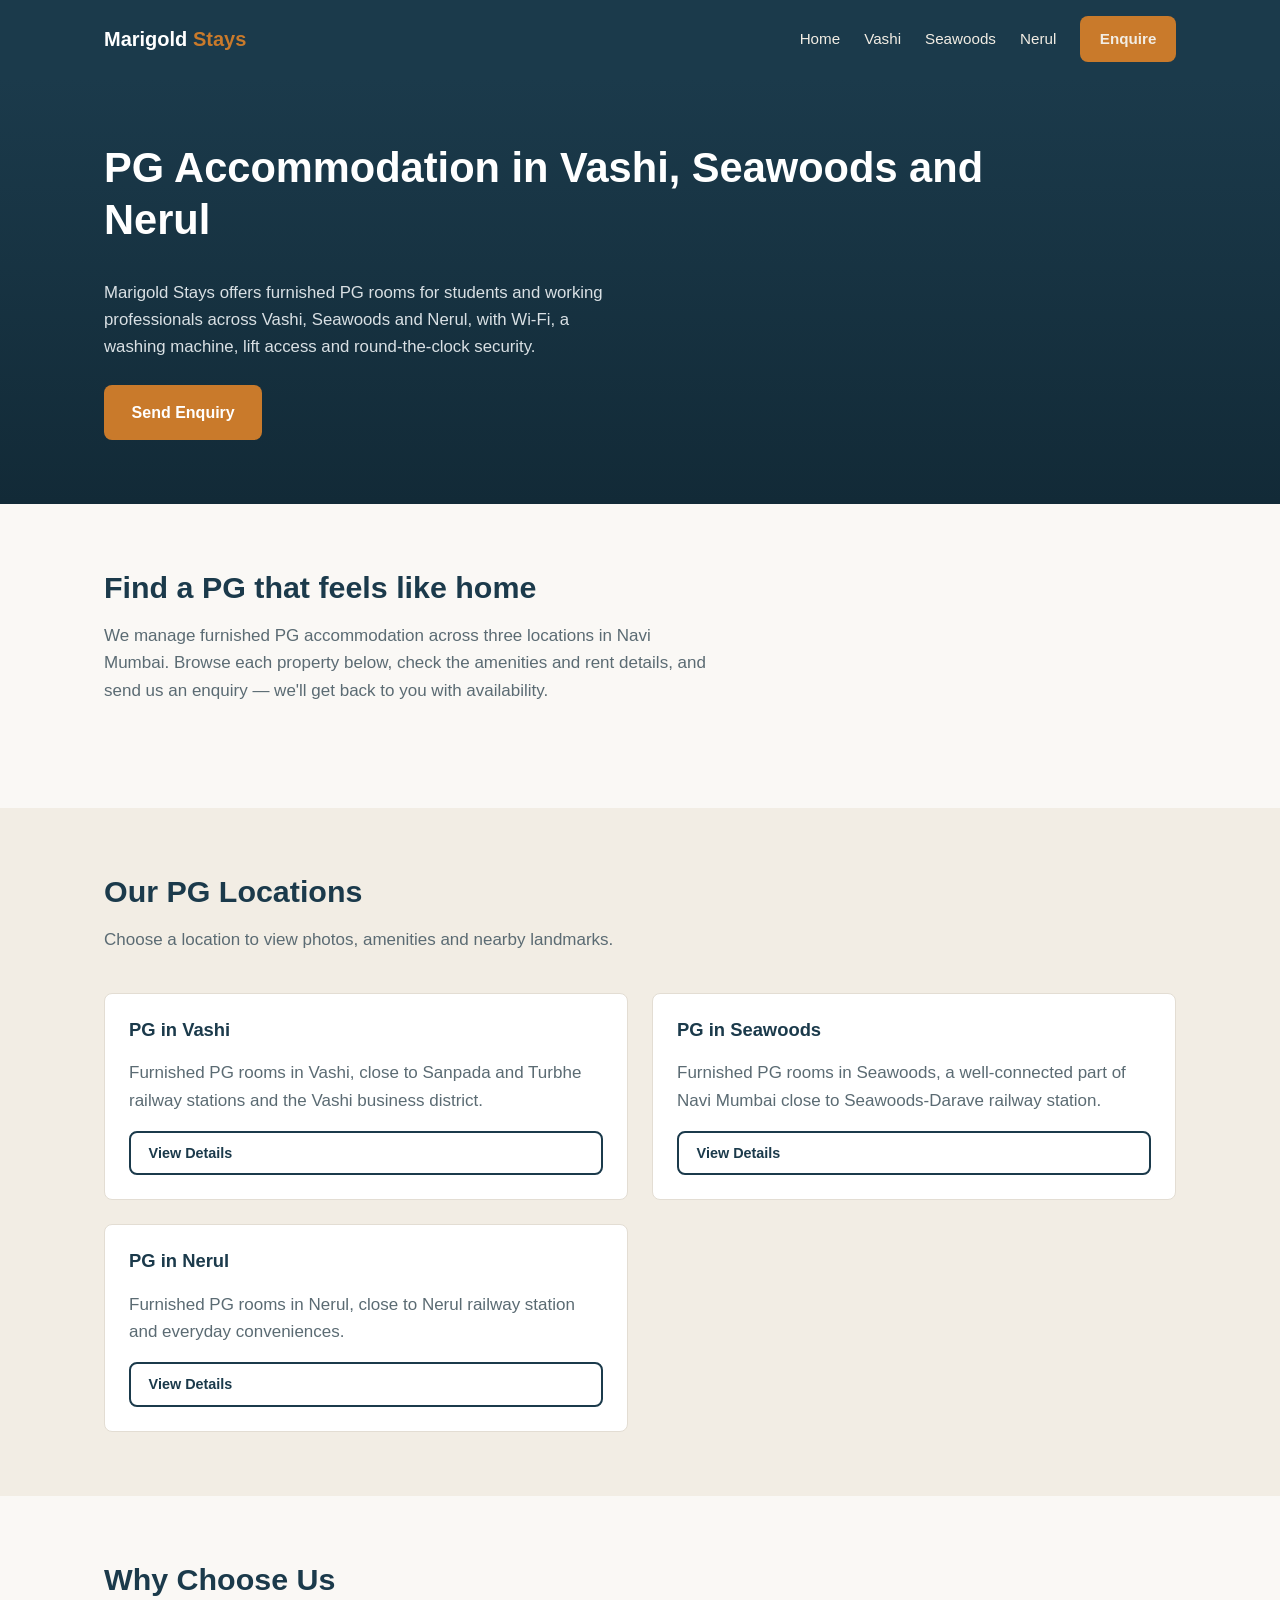
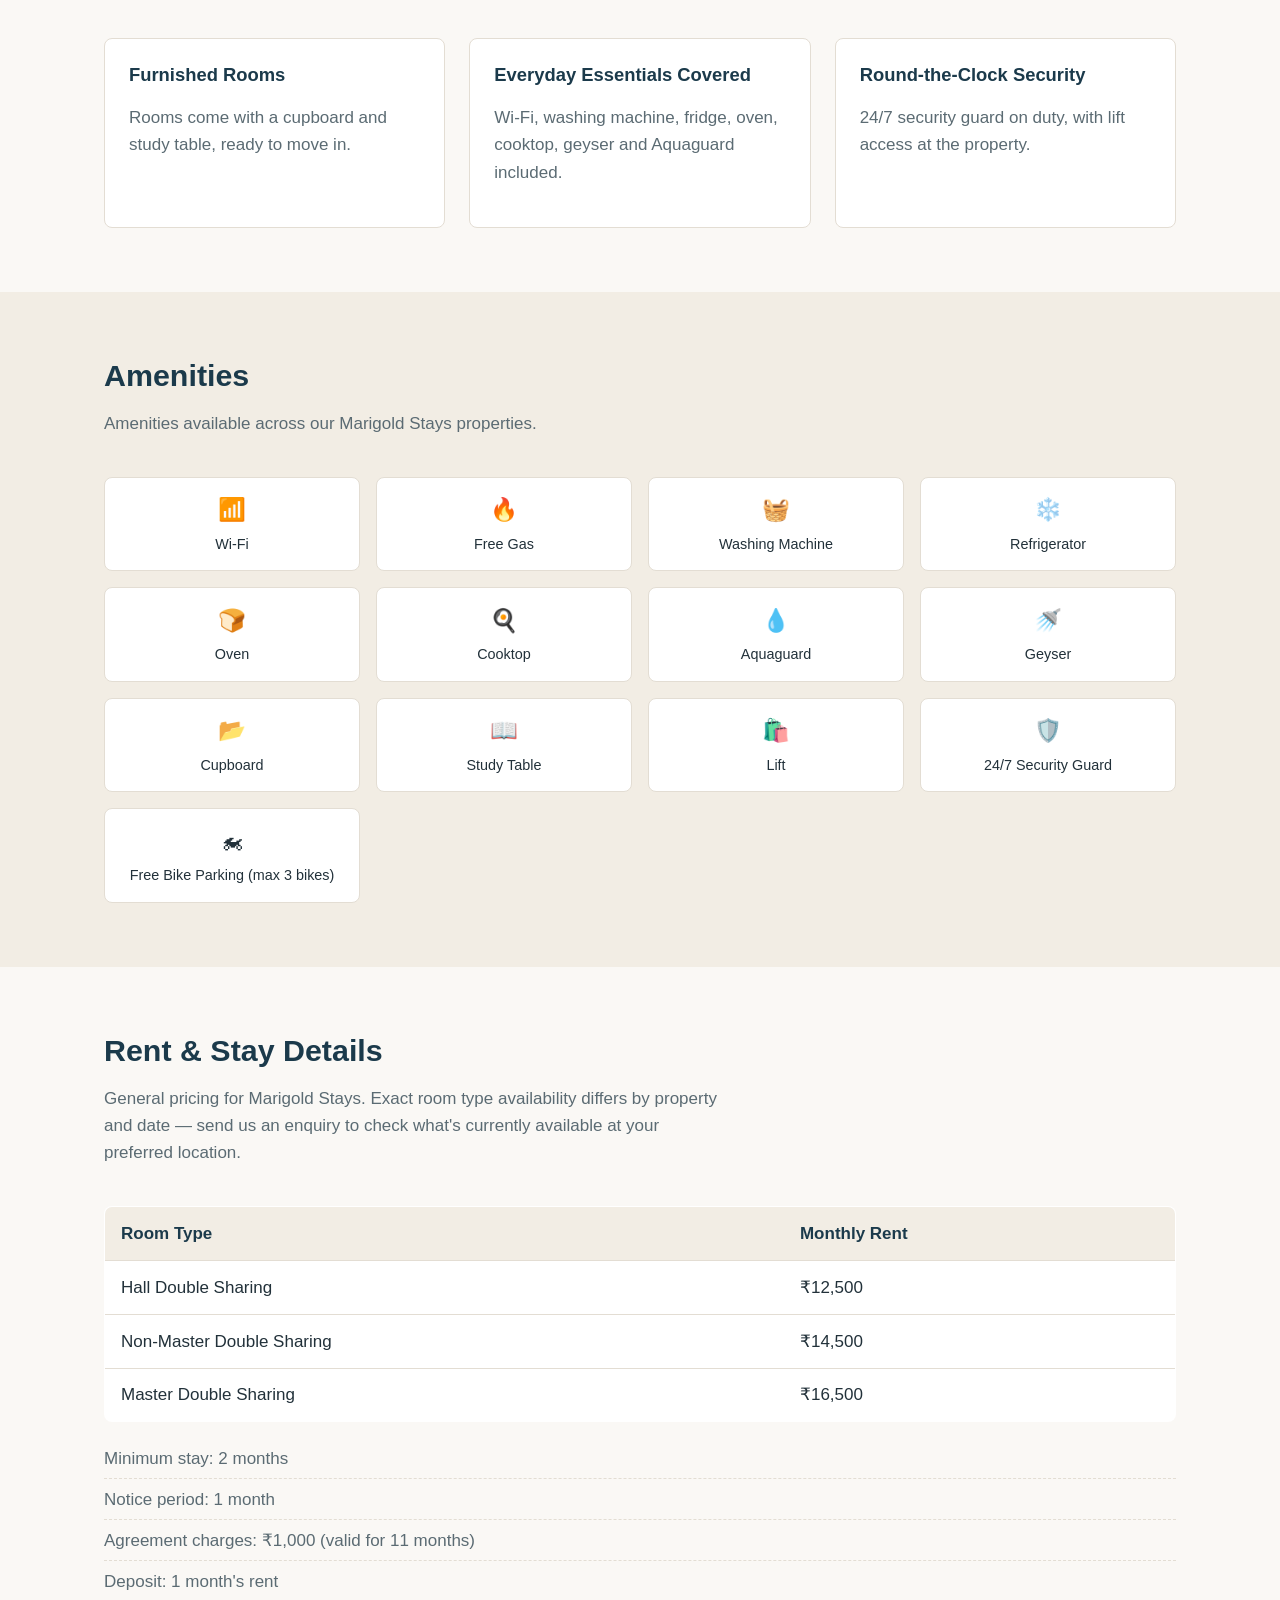
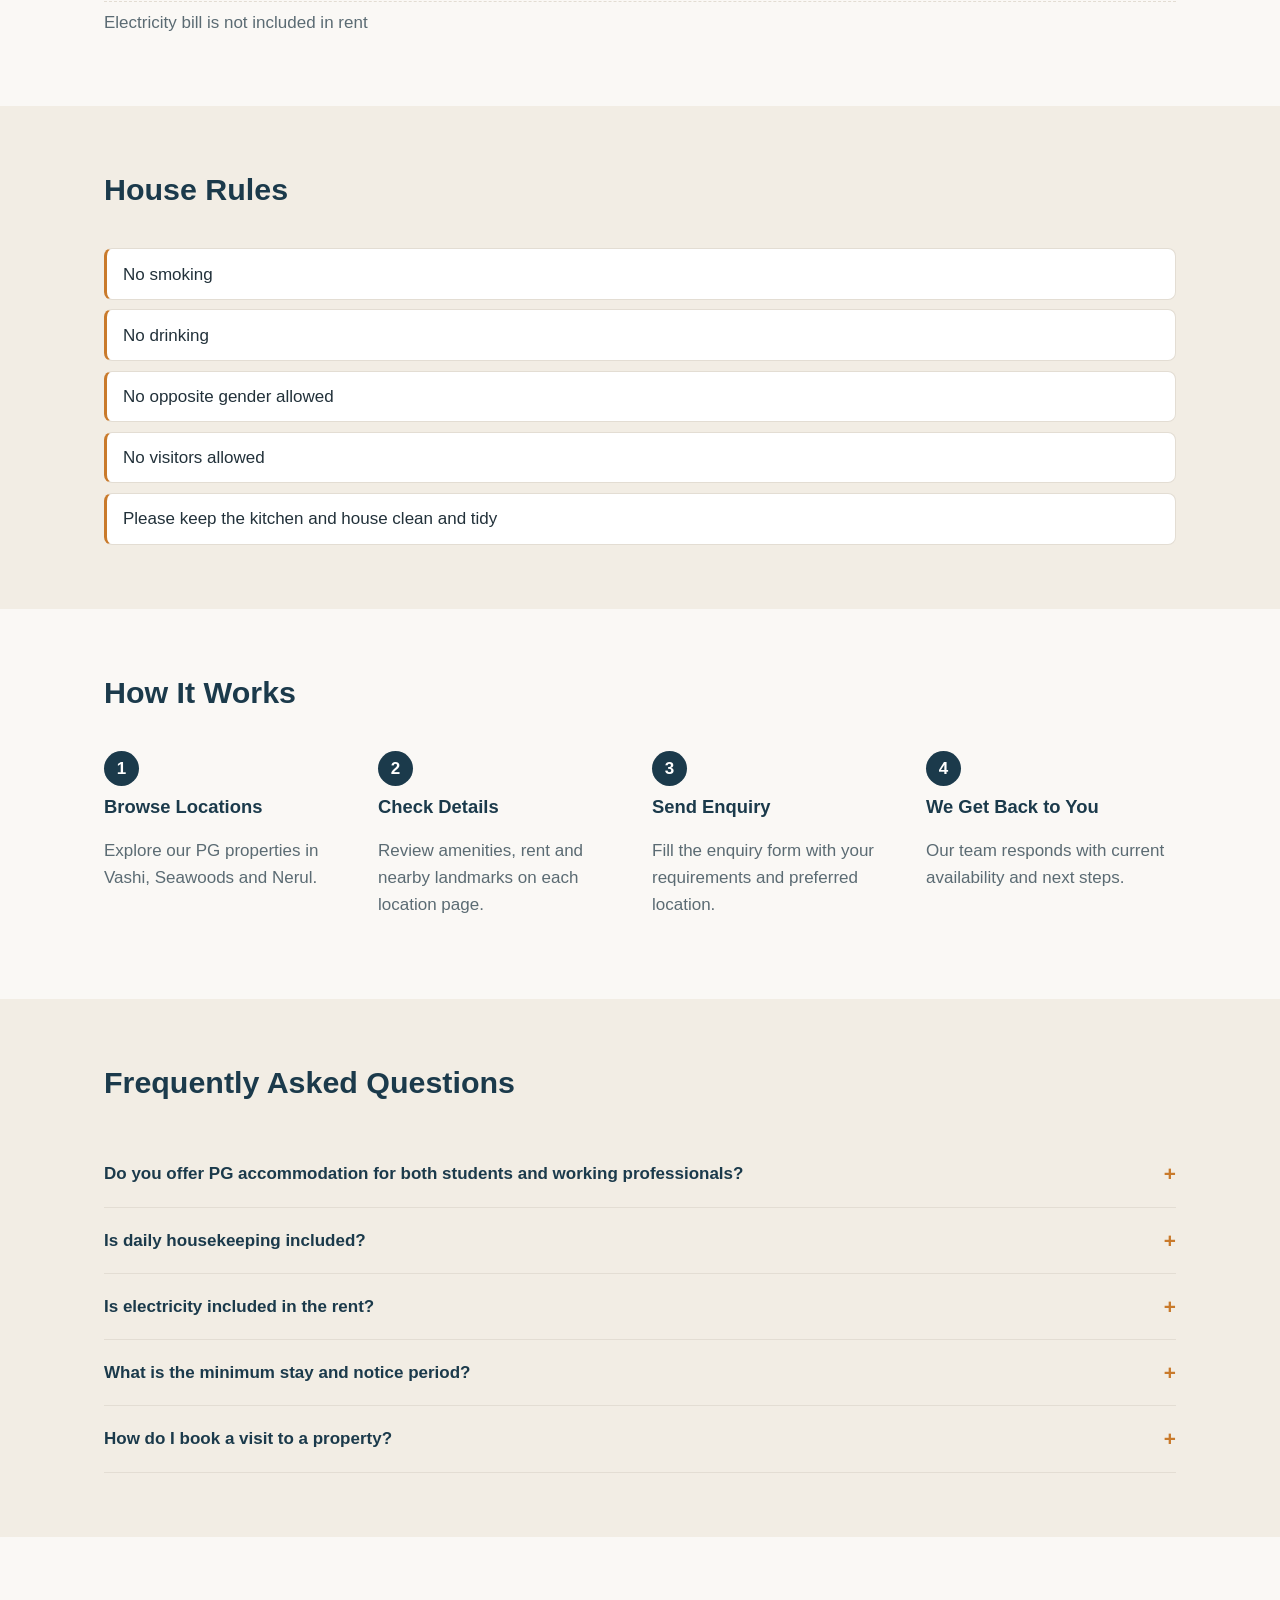
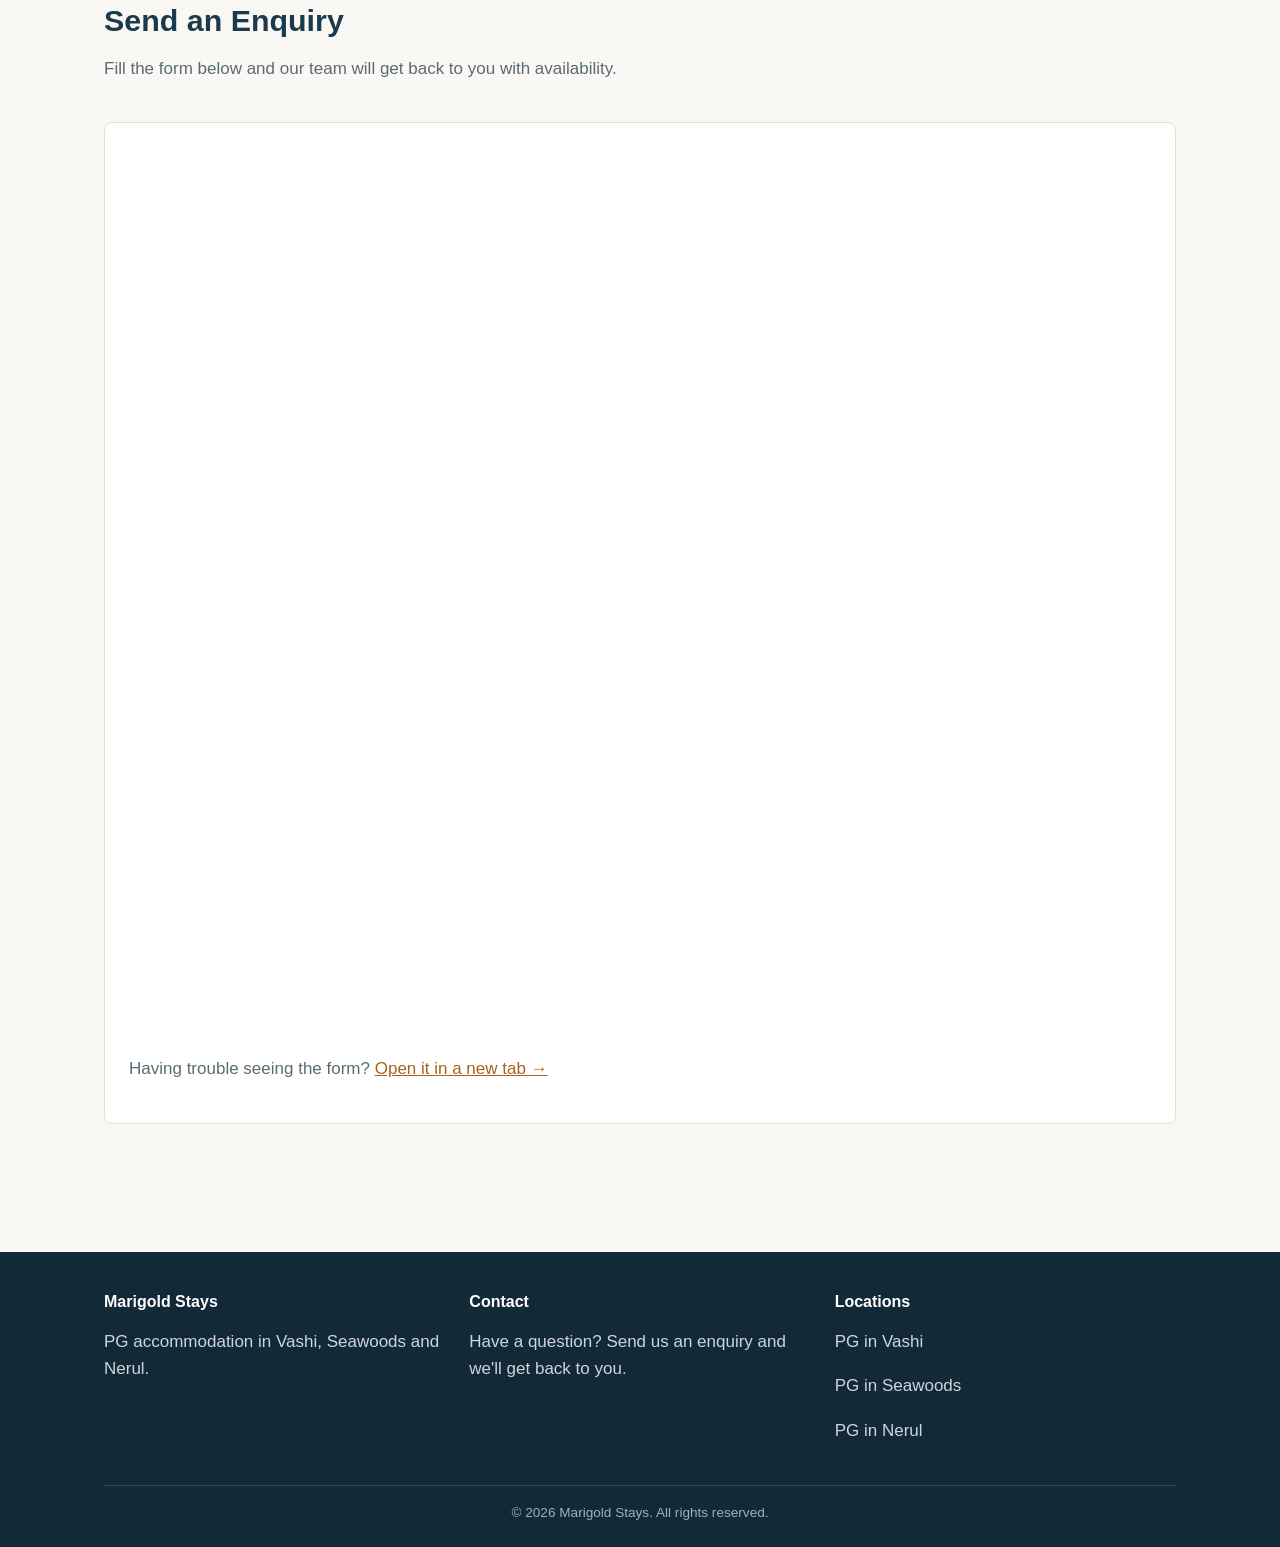
==== commit 3cad8e39: "Add files via upload" ====
--- a/index.html
+++ b/index.html
@@ -1,18 +1,31 @@
 <!DOCTYPE html>
 <html lang="en">
 <head>
+<!-- =========================================================
+     EASY EDITING GUIDE — INDEX.HTML (Homepage)
+     - Business name "Marigold Stays" appears in several places —
+       use find & replace if it ever changes.
+     - Rent, house rules and general amenities are shared across
+       all locations — edit them once here (and again on each
+       pg-in-*.html page, since each page repeats them for SEO).
+     - Each location card and gallery shows a real photo. To swap
+       any photo later, just replace the file in /images with a
+       new file of the same name (e.g. images/vashi-1.jpg) — no
+       code changes needed.
+     - Google Form: the enquiry iframe src below is the live form.
+       Replace the src URL if you ever create a new form.
+     ========================================================= -->
 <meta charset="UTF-8">
 <meta name="viewport" content="width=device-width, initial-scale=1.0">
 <title>PG Accommodation in Vashi, Seawoods &amp; Nerul | Marigold Stays</title>
-<meta name="description" content="Looking for a PG in Vashi, Seawoods or Nerul? Marigold Stays offers furnished PG accommodation with amenities like Wi-Fi and AC. Send an enquiry today.">
-<link rel="canonical" href="https://example.com/">
-
-<!-- Open Graph -->
+<meta name="description" content="Marigold Stays offers furnished PG accommodation in Vashi, Seawoods and Nerul with Wi-Fi, washing machine, lift and 24/7 security. Send an enquiry today.">
+<link rel="canonical" href="https://riksi-bit.github.io/pg-website/index.html">
+
 <meta property="og:type" content="website">
 <meta property="og:title" content="PG Accommodation in Vashi, Seawoods & Nerul | Marigold Stays">
-<meta property="og:description" content="Furnished PG accommodation in Vashi, Seawoods and Nerul. Amenities, photos and easy enquiry.">
-<meta property="og:image" content="https://example.com/images/vashi-1.jpg">
-<meta property="og:url" content="https://example.com/">
+<meta property="og:description" content="Furnished PG accommodation in Vashi, Seawoods and Nerul. Amenities, rent details and easy enquiry.">
+<meta property="og:image" content="https://riksi-bit.github.io/pg-website/images/vashi-1.jpg">
+<meta property="og:url" content="https://riksi-bit.github.io/pg-website/index.html">
 
 <link rel="stylesheet" href="style.css">
 
@@ -21,7 +34,7 @@
   "@context": "https://schema.org",
   "@type": "LodgingBusiness",
   "name": "Marigold Stays",
-  "url": "https://example.com/",
+  "url": "https://riksi-bit.github.io/pg-website/index.html",
   "areaServed": ["Vashi", "Seawoods", "Nerul"],
   "address": {
     "@type": "PostalAddress",
@@ -34,36 +47,33 @@
 </head>
 <body>
 
-<!-- ===== HEADER / NAV ===== -->
 <header class="site-header">
   <div class="container">
-    <a href="index.html" class="logo">Marigold Stays <span>PG</span></a>
+    <a href="index.html" class="logo">Marigold <span>Stays</span></a>
     <button class="nav-toggle" aria-label="Toggle menu" aria-expanded="false">&#9776;</button>
     <nav class="main-nav">
       <a href="index.html">Home</a>
       <a href="pg-in-vashi.html">Vashi</a>
       <a href="pg-in-seawoods.html">Seawoods</a>
       <a href="pg-in-nerul.html">Nerul</a>
-      <a href="#enquiry" class="btn btn-primary btn-small">Send Enquiry</a>
+      <a href="#enquiry" class="btn btn-primary btn-small">Enquire</a>
     </nav>
   </div>
 </header>
 
-<!-- ===== HERO ===== -->
 <section class="hero">
   <div class="container">
     <h1>PG Accommodation in Vashi, Seawoods and Nerul</h1>
-    <p>Marigold Stays offers clean, furnished PG rooms for students and working professionals across Vashi, Seawoods and Nerul, with amenities like Wi-Fi and easy commute to nearby stations.</p>
+    <p>Marigold Stays offers furnished PG rooms for students and working professionals across Vashi, Seawoods and Nerul, with Wi-Fi, a washing machine, lift access and round-the-clock security.</p>
     <a href="#enquiry" class="btn btn-primary">Send Enquiry</a>
   </div>
 </section>
 
-<!-- ===== INTRO ===== -->
 <section class="section">
   <div class="container">
     <div class="section-header">
       <h2>Find a PG that feels like home</h2>
-      <p class="text-muted">We manage furnished PG accommodation across three locations in Navi Mumbai. Browse each property below, check the amenities, and send us an enquiry — we'll get back to you with availability and pricing.</p>
+      <p class="text-muted">We manage furnished PG accommodation across three locations in Navi Mumbai. Browse each property below, check the amenities and rent details, and send us an enquiry — we'll get back to you with availability.</p>
     </div>
   </div>
 </section>
@@ -73,46 +83,46 @@
   <div class="container">
     <div class="section-header">
       <h2>Our PG Locations</h2>
-      <p class="text-muted">Choose a location to view photos, amenities and room details.</p>
+      <p class="text-muted">Choose a location to view photos, amenities and nearby landmarks.</p>
     </div>
 
     <div class="location-grid">
 
       <!-- Vashi -->
       <article class="location-card">
-        <div class="photo-placeholder">
-          <img src="images/vashi-1.jpg" alt="Exterior of the Marigold Stays PG building in Vashi" loading="lazy" onerror="this.style.display='none'; this.parentElement.querySelector('.ph-text').style.display='block';">
-          <span class="ph-text" style="display:none;">Photo coming soon</span>
+        <div class="photo-box">
+          <img class="real-photo" src="images/vashi-1.jpg" alt="Exterior of the Marigold Stays PG building in Vashi" loading="lazy"
+               onerror="this.style.display='none';">
         </div>
         <div class="card-body">
           <h3>PG in Vashi</h3>
-          <p>Furnished PG rooms in Vashi with easy access to the station and local markets.</p>
+          <p>Furnished PG rooms in Vashi, close to Sanpada and Turbhe railway stations and the Vashi business district.</p>
           <a href="pg-in-vashi.html" class="btn btn-outline btn-small">View Details</a>
         </div>
       </article>
 
       <!-- Seawoods -->
       <article class="location-card">
-        <div class="photo-placeholder">
-          <img src="images/seawoods-1.jpg" alt="Shared kitchen at the Marigold Stays PG in Seawoods" loading="lazy" onerror="this.style.display='none'; this.parentElement.querySelector('.ph-text').style.display='block';">
-          <span class="ph-text" style="display:none;">Photo coming soon</span>
+        <div class="photo-box">
+          <img class="real-photo" src="images/seawoods-1.jpg" alt="Kitchen with cabinets, refrigerator, washing machine and gas stove at Marigold Stays PG in Seawoods" loading="lazy"
+               onerror="this.style.display='none';">
         </div>
         <div class="card-body">
           <h3>PG in Seawoods</h3>
-          <p>Well-connected PG rooms in Seawoods, close to the railway station.</p>
+          <p>Furnished PG rooms in Seawoods, a well-connected part of Navi Mumbai close to Seawoods-Darave railway station.</p>
           <a href="pg-in-seawoods.html" class="btn btn-outline btn-small">View Details</a>
         </div>
       </article>
 
       <!-- Nerul -->
       <article class="location-card">
-        <div class="photo-placeholder">
-          <img src="images/nerul-1.jpg" alt="Furnished single bed and wardrobe at the Marigold Stays PG in Nerul" loading="lazy" onerror="this.style.display='none'; this.parentElement.querySelector('.ph-text').style.display='block';">
-          <span class="ph-text" style="display:none;">Photo coming soon</span>
+        <div class="photo-box">
+          <img class="real-photo" src="images/nerul-1.jpg" alt="Single bed with wardrobe and window at Marigold Stays PG in Nerul" loading="lazy"
+               onerror="this.style.display='none';">
         </div>
         <div class="card-body">
           <h3>PG in Nerul</h3>
-          <p>Quiet, furnished PG rooms in Nerul near everyday conveniences.</p>
+          <p>Furnished PG rooms in Nerul, close to Nerul railway station and everyday conveniences.</p>
           <a href="pg-in-nerul.html" class="btn btn-outline btn-small">View Details</a>
         </div>
       </article>
@@ -129,46 +139,85 @@
     </div>
     <div class="grid-3">
       <div class="feature-card">
-        <h3>Verified Properties</h3>
-        <p class="text-muted">Every property is personally managed, so what you see is what you get.</p>
+        <h3>Furnished Rooms</h3>
+        <p class="text-muted">Rooms come with a cupboard and study table, ready to move in.</p>
       </div>
       <div class="feature-card">
-        <h3>Furnished Rooms</h3>
-        <p class="text-muted">Rooms come with a bed, wardrobe and study table, ready to move in.</p>
+        <h3>Everyday Essentials Covered</h3>
+        <p class="text-muted">Wi-Fi, washing machine, fridge, oven, cooktop, geyser and Aquaguard included.</p>
       </div>
       <div class="feature-card">
-        <h3>Easy Commute</h3>
-        <p class="text-muted">All our locations are close to local stations, markets and everyday conveniences.</p>
-      </div>
-      <div class="feature-card">
-        <h3>Responsive Support</h3>
-        <p class="text-muted">Send an enquiry anytime and our team will get back to you promptly.</p>
-      </div>
-      <div class="feature-card">
-        <h3>Safety</h3>
-        <p class="text-muted">CCTV coverage helps keep our properties secure.</p>
-      </div>
-    </div>
-  </div>
-</section>
-
-<!-- ===== AMENITIES (general/overview) ===== -->
+        <h3>Round-the-Clock Security</h3>
+        <p class="text-muted">24/7 security guard on duty, with lift access at the property.</p>
+      </div>
+    </div>
+  </div>
+</section>
+
+<!-- ===== AMENITIES ===== -->
 <section class="section section-alt">
   <div class="container">
     <div class="section-header">
       <h2>Amenities</h2>
-      <p class="text-muted">General amenities available across our properties. Availability differs by location — see each property page for the exact list.</p>
-    </div>
-    <ul class="amenities-list">
-      <li>Wi-Fi</li>
-      <li>Furnished rooms</li>
-      <li>Bed</li>
-      <li>Wardrobe</li>
-      <li>Study table</li>
-      <li>AC</li>
-      <li>Washing machine</li>
-      <li>Kitchen</li>
-      <li>CCTV</li>
+      <p class="text-muted">Amenities available across our Marigold Stays properties.</p>
+    </div>
+    <ul class="amenities-icon-grid">
+      <li><span class="icon">&#128246;</span>Wi-Fi</li>
+      <li><span class="icon">&#128293;</span>Free Gas</li>
+      <li><span class="icon">&#129530;</span>Washing Machine</li>
+      <li><span class="icon">&#10052;&#65039;</span>Refrigerator</li>
+      <li><span class="icon">&#127838;</span>Oven</li>
+      <li><span class="icon">&#127859;</span>Cooktop</li>
+      <li><span class="icon">&#128167;</span>Aquaguard</li>
+      <li><span class="icon">&#128703;</span>Geyser</li>
+      <li><span class="icon">&#128194;</span>Cupboard</li>
+      <li><span class="icon">&#128214;</span>Study Table</li>
+      <li><span class="icon">&#128717;&#65039;</span>Lift</li>
+      <li><span class="icon">&#128737;&#65039;</span>24/7 Security Guard</li>
+      <li><span class="icon">&#127949;</span>Free Bike Parking (max 3 bikes)</li>
+    </ul>
+  </div>
+</section>
+
+<!-- ===== RENT DETAILS ===== -->
+<section class="section" id="rent">
+  <div class="container">
+    <div class="section-header">
+      <h2>Rent &amp; Stay Details</h2>
+      <p class="text-muted">General pricing for Marigold Stays. Exact room type availability differs by property and date — send us an enquiry to check what's currently available at your preferred location.</p>
+    </div>
+    <table class="rent-table">
+      <thead>
+        <tr><th>Room Type</th><th>Monthly Rent</th></tr>
+      </thead>
+      <tbody>
+        <tr><td>Hall Double Sharing</td><td>&#8377;12,500</td></tr>
+        <tr><td>Non-Master Double Sharing</td><td>&#8377;14,500</td></tr>
+        <tr><td>Master Double Sharing</td><td>&#8377;16,500</td></tr>
+      </tbody>
+    </table>
+    <ul class="rent-terms">
+      <li>Minimum stay: 2 months</li>
+      <li>Notice period: 1 month</li>
+      <li>Agreement charges: &#8377;1,000 (valid for 11 months)</li>
+      <li>Deposit: 1 month's rent</li>
+      <li>Electricity bill is not included in rent</li>
+    </ul>
+  </div>
+</section>
+
+<!-- ===== HOUSE RULES ===== -->
+<section class="section section-alt">
+  <div class="container">
+    <div class="section-header">
+      <h2>House Rules</h2>
+    </div>
+    <ul class="house-rules">
+      <li>No smoking</li>
+      <li>No drinking</li>
+      <li>No opposite gender allowed</li>
+      <li>No visitors allowed</li>
+      <li>Please keep the kitchen and house clean and tidy</li>
     </ul>
   </div>
 </section>
@@ -188,7 +237,7 @@
       <div class="step">
         <span class="step-number">2</span>
         <h3>Check Details</h3>
-        <p class="text-muted">Review photos, amenities and room details on each location page.</p>
+        <p class="text-muted">Review amenities, rent and nearby landmarks on each location page.</p>
       </div>
       <div class="step">
         <span class="step-number">3</span>
@@ -198,7 +247,7 @@
       <div class="step">
         <span class="step-number">4</span>
         <h3>We Get Back to You</h3>
-        <p class="text-muted">Our team responds with availability, pricing and next steps.</p>
+        <p class="text-muted">Our team responds with current availability and next steps.</p>
       </div>
     </div>
   </div>
@@ -217,13 +266,18 @@
     </details>
 
     <details class="faq-item">
-      <summary>What amenities are included in the rent?</summary>
-      <p>Amenities vary slightly by property — see each location's page for the exact list, or send us an enquiry for specifics.</p>
-    </details>
-
-    <details class="faq-item">
-      <summary>Is there a security deposit?</summary>
-      <p>Security deposit details are shared at the time of enquiry — please get in touch for specifics.</p>
+      <summary>Is daily housekeeping included?</summary>
+      <p>No, daily housekeeping is not currently offered. Residents are asked to keep the kitchen and house clean and tidy.</p>
+    </details>
+
+    <details class="faq-item">
+      <summary>Is electricity included in the rent?</summary>
+      <p>No, the electricity bill is charged separately and is not included in the monthly rent.</p>
+    </details>
+
+    <details class="faq-item">
+      <summary>What is the minimum stay and notice period?</summary>
+      <p>The minimum stay is 2 months, with a 1-month notice period before moving out.</p>
     </details>
 
     <details class="faq-item">
@@ -238,18 +292,16 @@
   <div class="container">
     <div class="section-header">
       <h2>Send an Enquiry</h2>
-      <p class="text-muted">Fill the form below and our team will get back to you with availability and pricing.</p>
+      <p class="text-muted">Fill the form below and our team will get back to you with availability.</p>
     </div>
     <div class="enquiry-box">
-      <div class="form-embed">
-        <iframe src="https://docs.google.com/forms/d/e/1FAIpQLSeAeNYMBnieSbUHD3bRVsfa9dzIX2py_n9a3v7NZz1oNW-bjg/viewform?embedded=true" width="100%" height="900" frameborder="0" marginheight="0" marginwidth="0" loading="lazy" title="Enquiry form">Loading form…</iframe>
-      </div>
-      <p class="form-fallback-link"><a href="https://docs.google.com/forms/d/e/1FAIpQLSeAeNYMBnieSbUHD3bRVsfa9dzIX2py_n9a3v7NZz1oNW-bjg/viewform" target="_blank" rel="noopener">Having trouble seeing the form? Open it in a new tab &rarr;</a></p>
-    </div>
-  </div>
-</section>
-
-<!-- ===== FOOTER ===== -->
+      <!-- PASTE GOOGLE FORM EMBED CODE HERE (replace the iframe src if you create a new form) -->
+      <iframe src="https://docs.google.com/forms/d/e/1FAIpQLSeAeNYMBnieSbUHD3bRVsfa9dzIX2py_n9a3v7NZz1oNW-bjg/viewform?embedded=true" width="100%" height="900" frameborder="0" marginheight="0" marginwidth="0" title="Marigold Stays enquiry form">Loading form&hellip;</iframe>
+      <p class="text-muted">Having trouble seeing the form? <a href="https://docs.google.com/forms/d/e/1FAIpQLSeAeNYMBnieSbUHD3bRVsfa9dzIX2py_n9a3v7NZz1oNW-bjg/viewform" target="_blank" rel="noopener">Open it in a new tab &rarr;</a></p>
+    </div>
+  </div>
+</section>
+
 <footer class="site-footer">
   <div class="container">
     <div class="footer-grid">
--- a/style.css
+++ b/style.css
@@ -369,26 +369,6 @@
   background: #f2ede4;
 }
 
-/* ---------- Embedded Google Form ---------- */
-.form-embed {
-  border-radius: var(--radius);
-  overflow: hidden;
-  box-shadow: 0 2px 10px rgba(0,0,0,0.08);
-  background: #fff;
-}
-
-.form-embed iframe {
-  display: block;
-  width: 100%;
-  border: 0;
-}
-
-.form-fallback-link {
-  text-align: center;
-  margin-top: var(--space-2);
-  font-size: 0.9rem;
-}
-
 /* ---------- Gallery (location pages) ---------- */
 .gallery {
   display: grid;
@@ -540,3 +520,119 @@
     position: relative;
   }
 }
+
+/* =========================================================
+   ADDITIONS — Marigold Stays update
+   ========================================================= */
+
+.hidden {
+  display: none !important;
+}
+
+.photo-box {
+  position: relative;
+}
+
+.photo-box img.real-photo {
+  aspect-ratio: 4 / 3;
+  object-fit: cover;
+  border-radius: var(--radius);
+  width: 100%;
+}
+
+/* ---------- Amenities icon grid ---------- */
+.amenities-icon-grid {
+  display: grid;
+  grid-template-columns: repeat(4, 1fr);
+  gap: var(--space-2);
+  list-style: none;
+  margin: 0;
+  padding: 0;
+}
+
+.amenities-icon-grid li {
+  background: var(--color-card);
+  border: 1px solid var(--color-border);
+  border-radius: var(--radius);
+  padding: 0.9rem 0.7rem;
+  text-align: center;
+  font-size: 0.9rem;
+}
+
+.amenities-icon-grid .icon {
+  display: block;
+  font-size: 1.4rem;
+  margin-bottom: 0.3rem;
+}
+
+/* ---------- Rent table ---------- */
+.rent-table {
+  width: 100%;
+  border-collapse: collapse;
+  background: var(--color-card);
+  border: 1px solid var(--color-border);
+  border-radius: var(--radius);
+  overflow: hidden;
+}
+
+.rent-table th,
+.rent-table td {
+  text-align: left;
+  padding: 0.8rem 1rem;
+  border-bottom: 1px solid var(--color-border);
+}
+
+.rent-table th {
+  background: #f2ede4;
+  color: var(--color-navy);
+}
+
+.rent-table tr:last-child td {
+  border-bottom: none;
+}
+
+.rent-terms {
+  list-style: none;
+  margin: var(--space-2) 0 0;
+  padding: 0;
+}
+
+.rent-terms li {
+  padding: 0.4rem 0;
+  border-bottom: 1px dashed var(--color-border);
+  color: var(--color-text-muted);
+}
+
+.rent-terms li:last-child {
+  border-bottom: none;
+}
+
+/* ---------- House rules ---------- */
+.house-rules {
+  list-style: none;
+  margin: 0;
+  padding: 0;
+  display: grid;
+  gap: 0.6rem;
+}
+
+.house-rules li {
+  background: var(--color-card);
+  border: 1px solid var(--color-border);
+  border-left: 3px solid var(--color-amber);
+  border-radius: var(--radius);
+  padding: 0.7rem 1rem;
+}
+
+/* ---------- Nearby note ---------- */
+.nearby-note {
+  color: var(--color-text-muted);
+  font-size: 0.9rem;
+  margin-top: var(--space-1);
+}
+
+@media (max-width: 700px) {
+  .amenities-icon-grid {
+    grid-template-columns: repeat(2, 1fr);
+  }
+}
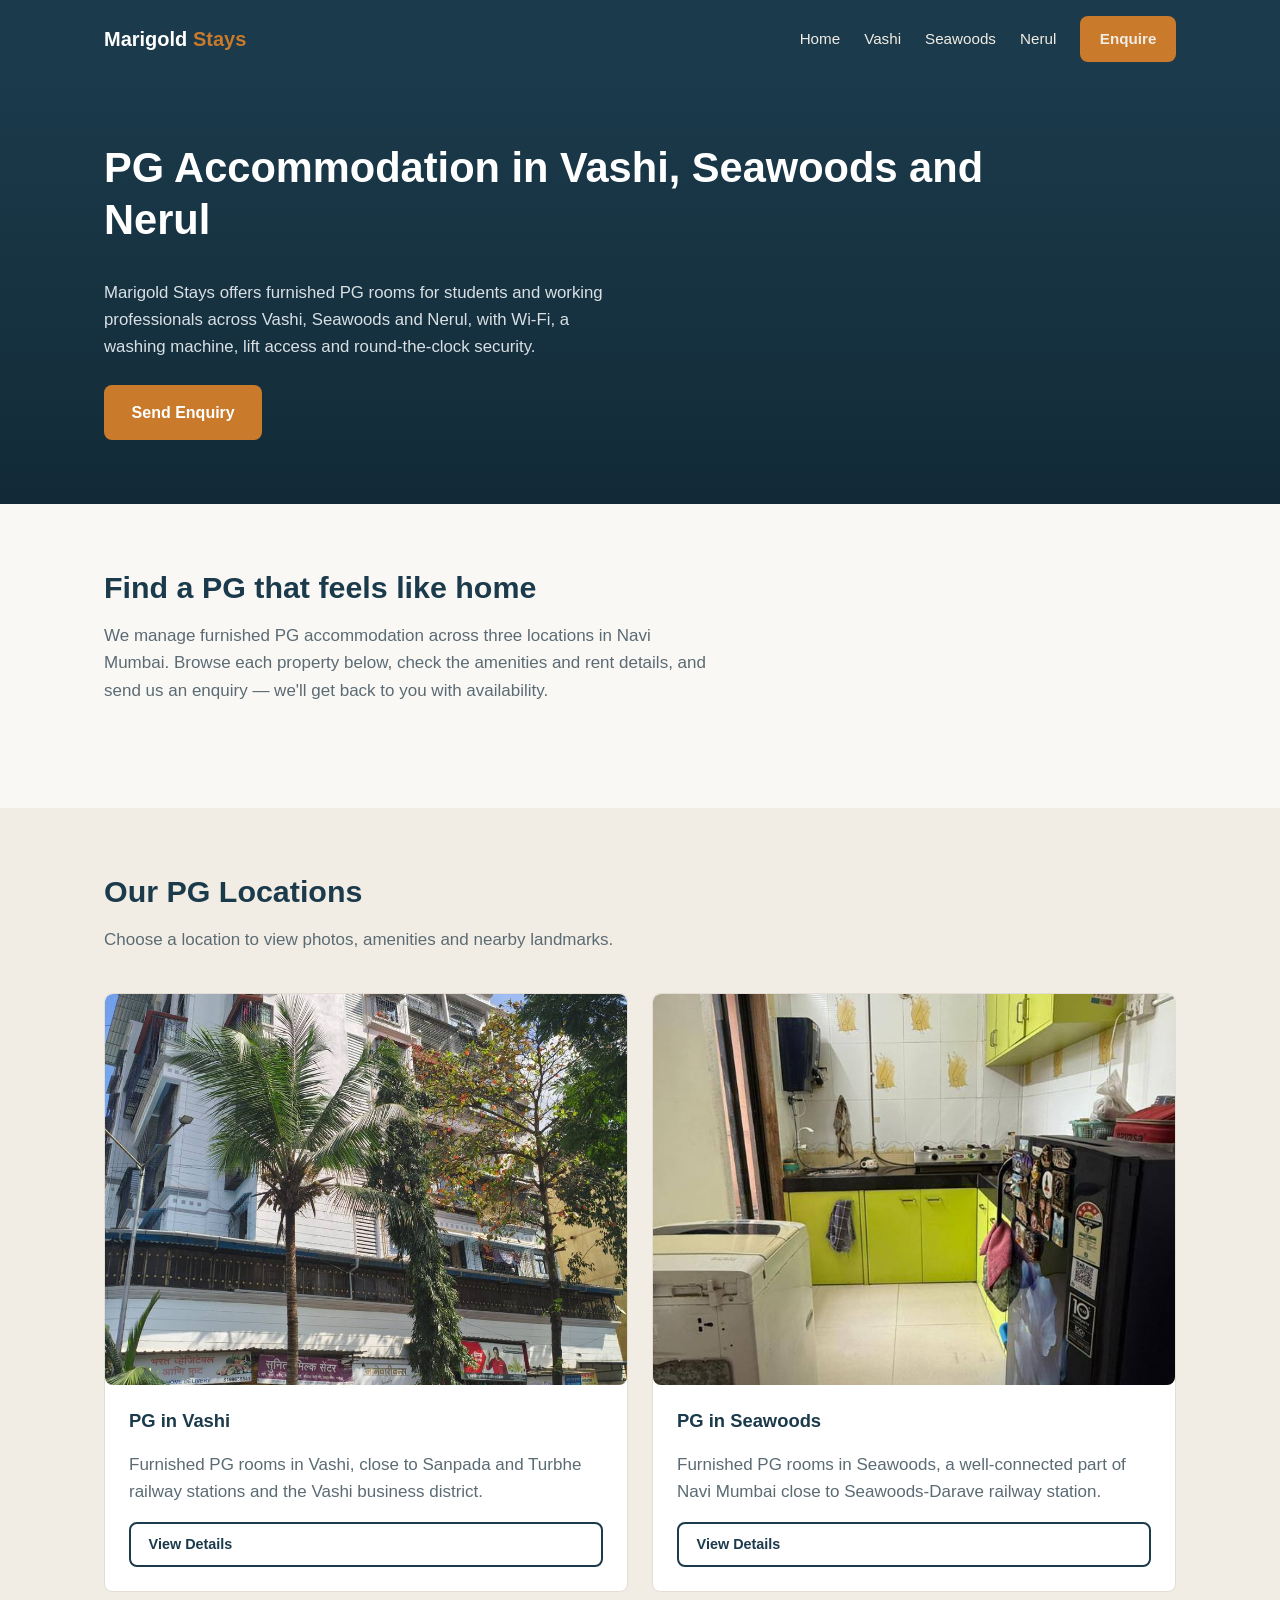
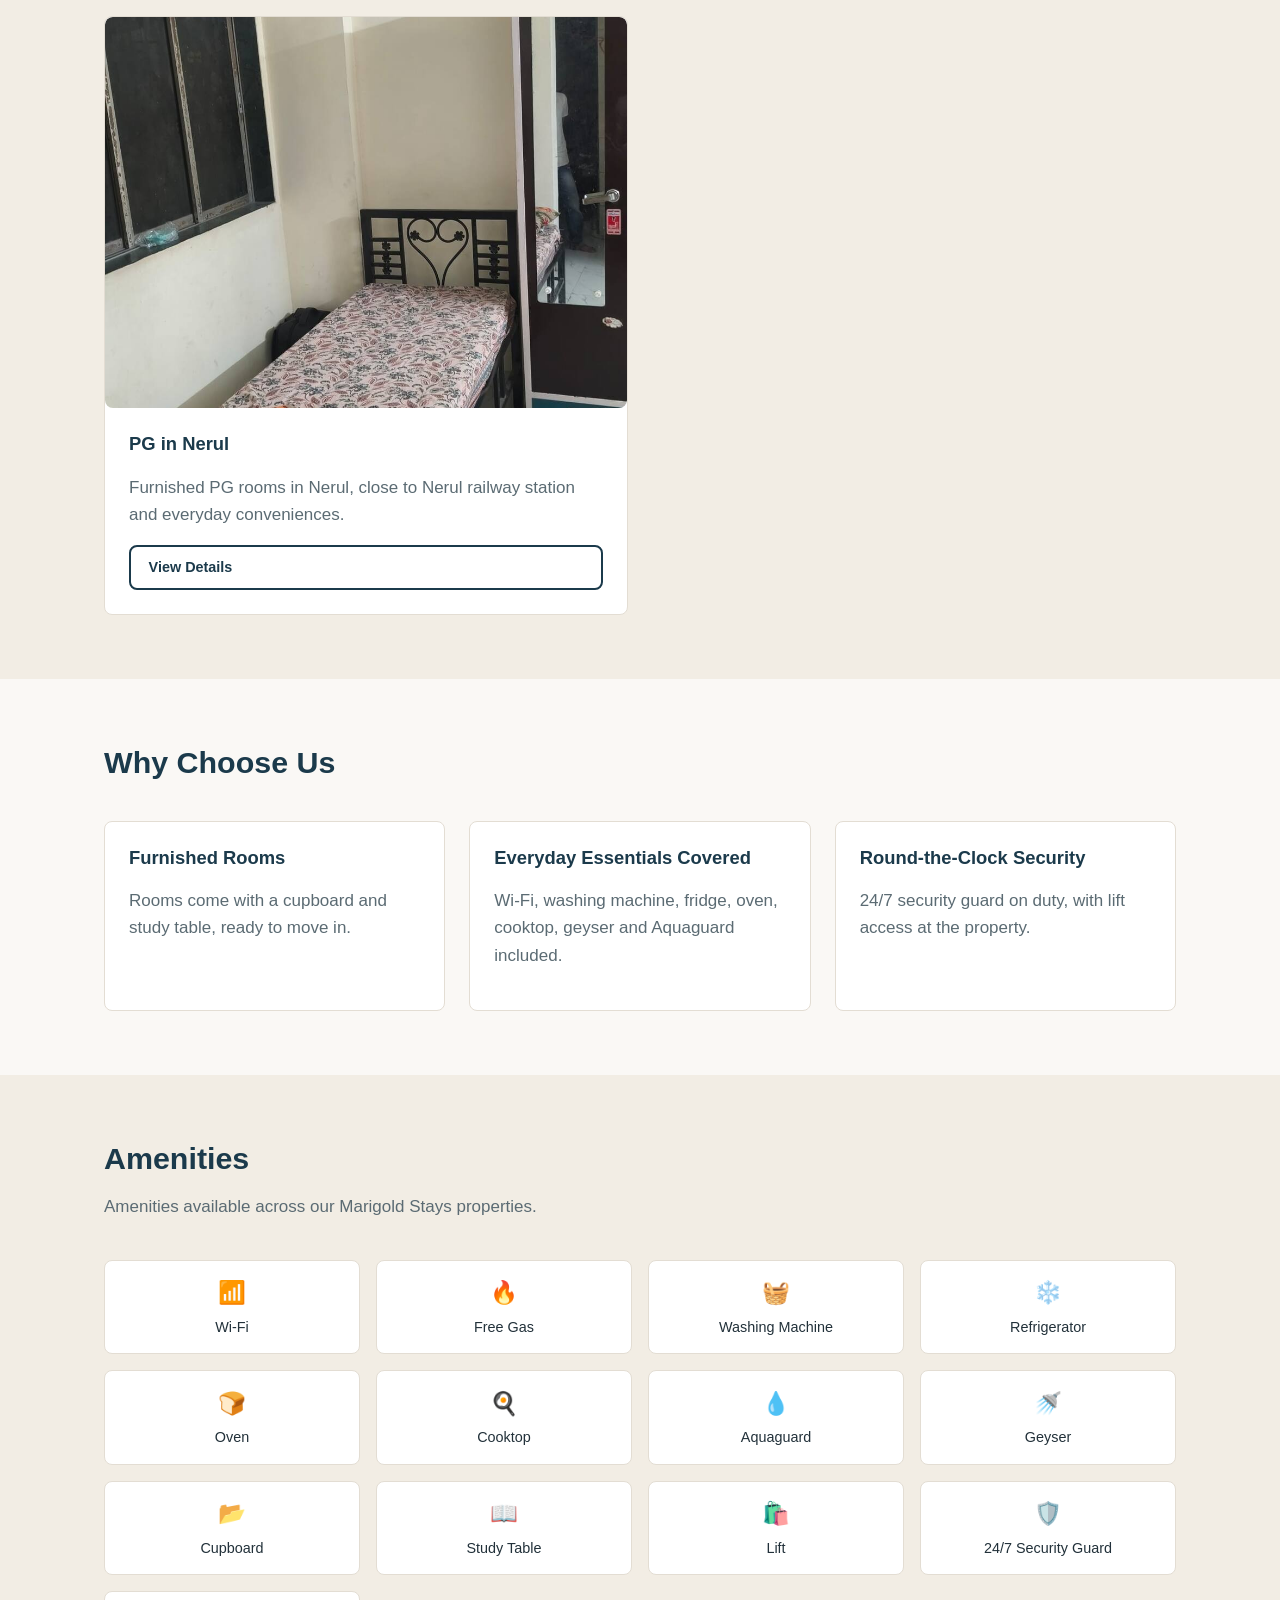
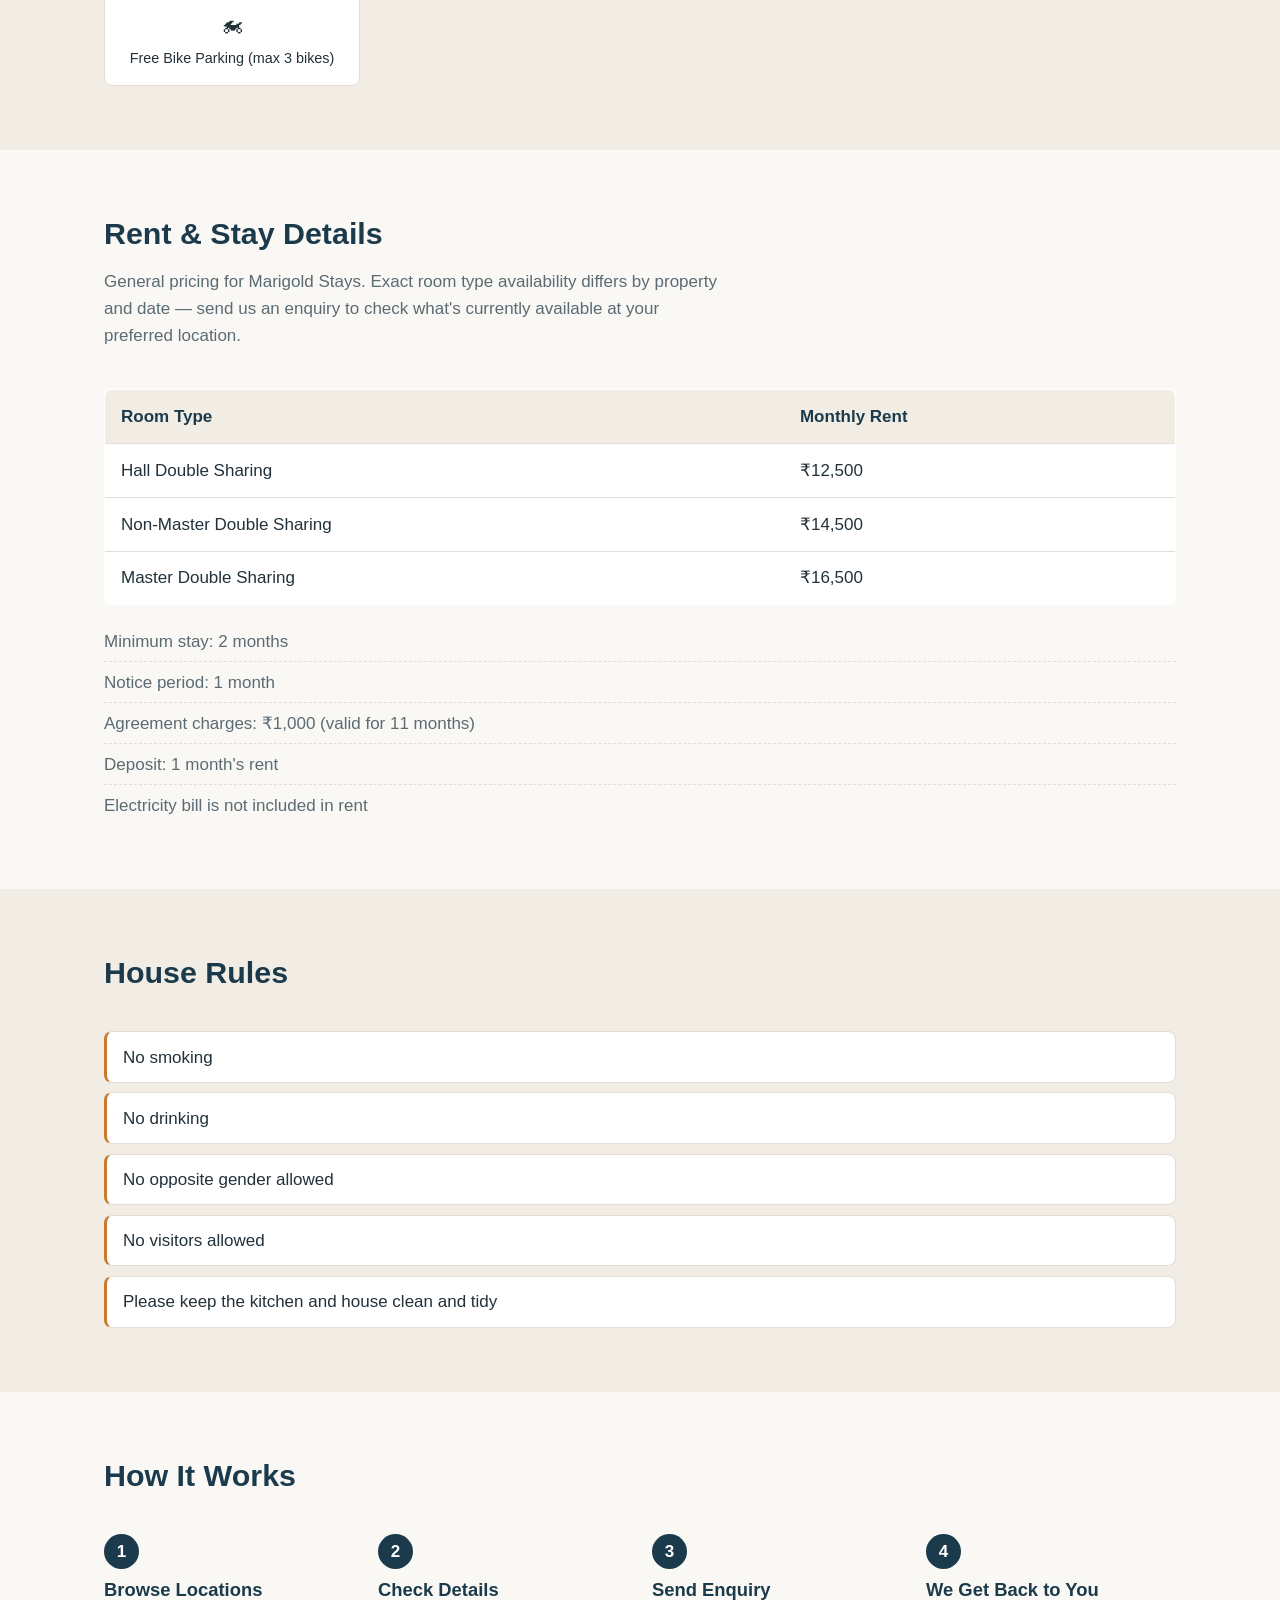
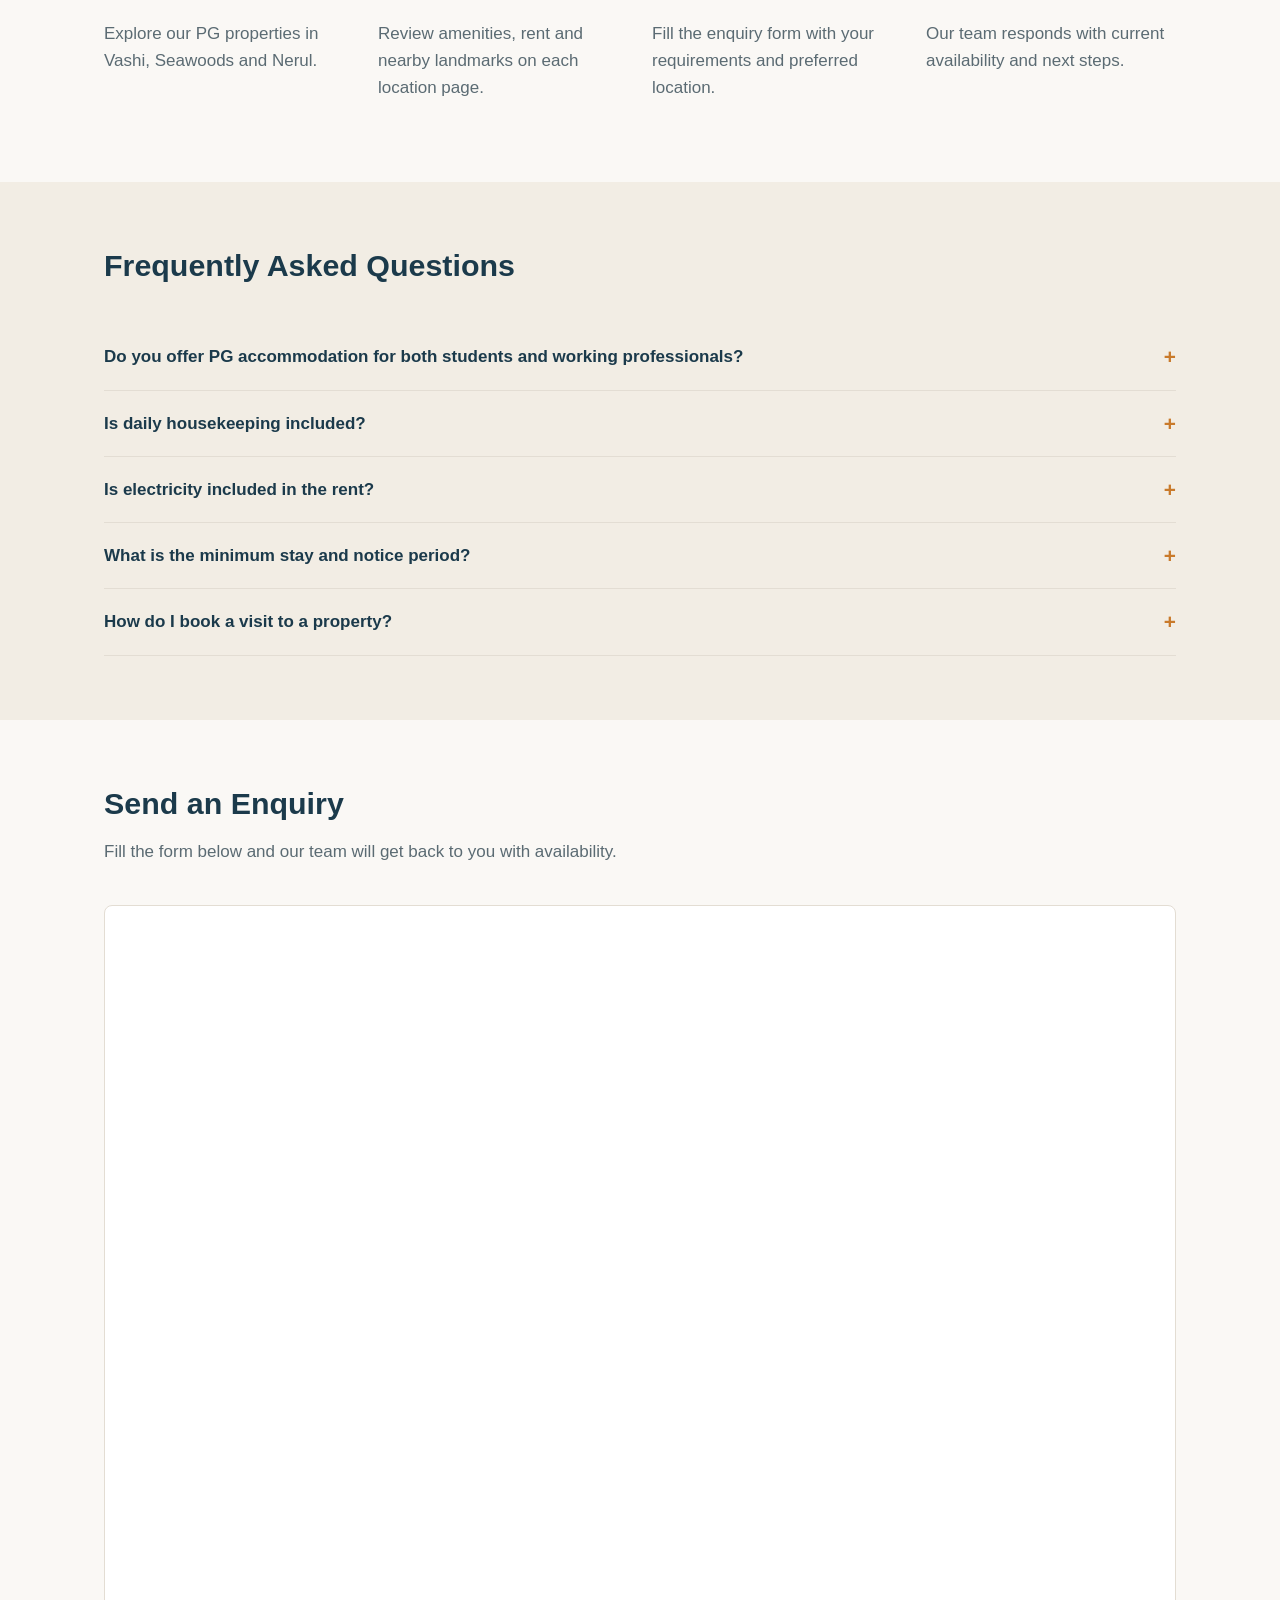
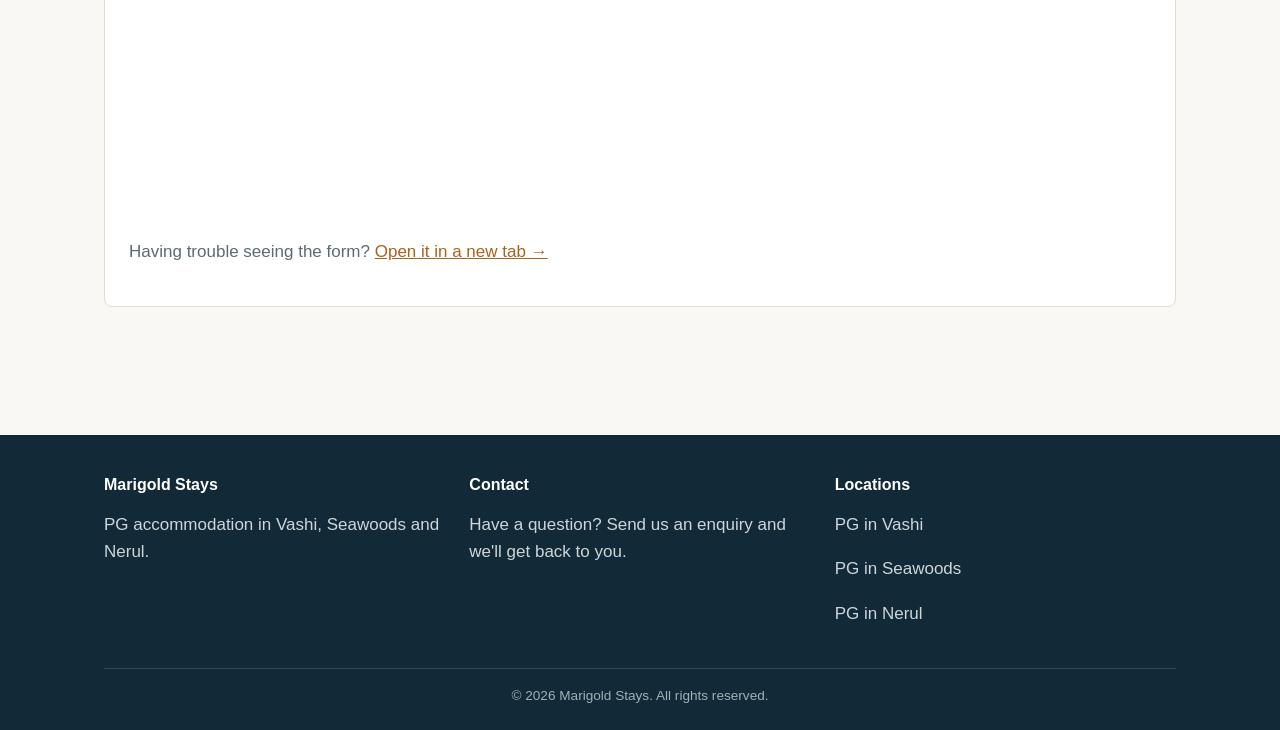
==== commit a9d232dd: "META verification" ====
--- a/index.html
+++ b/index.html
@@ -1,6 +1,8 @@
 <!DOCTYPE html>
 <html lang="en">
 <head>
+     <! META VERIFICATION>
+     <meta name="google-site-verification" content="bRmkW5U1hznLBHA7aYRaXccflwOpL3tl5HChE7jhlZ8" />
 <!-- =========================================================
      EASY EDITING GUIDE — INDEX.HTML (Homepage)
      - Business name "Marigold Stays" appears in several places —
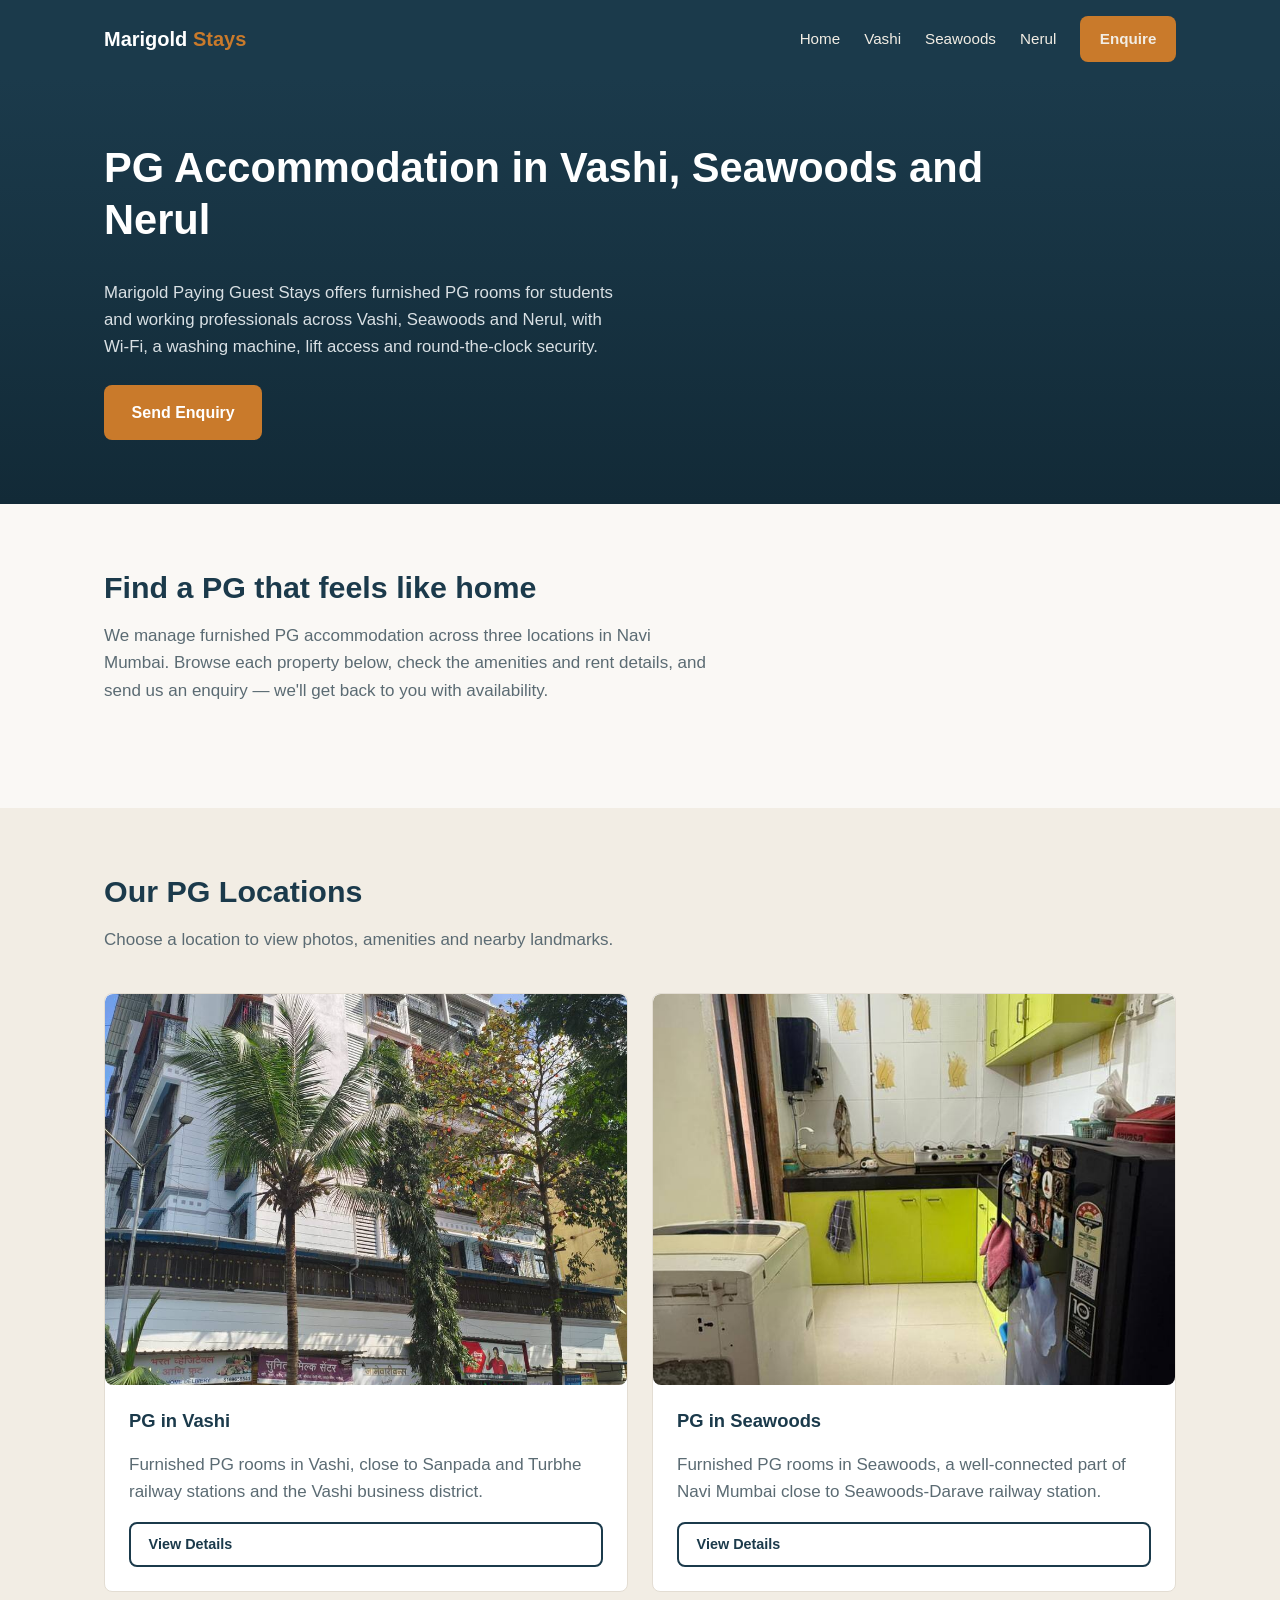
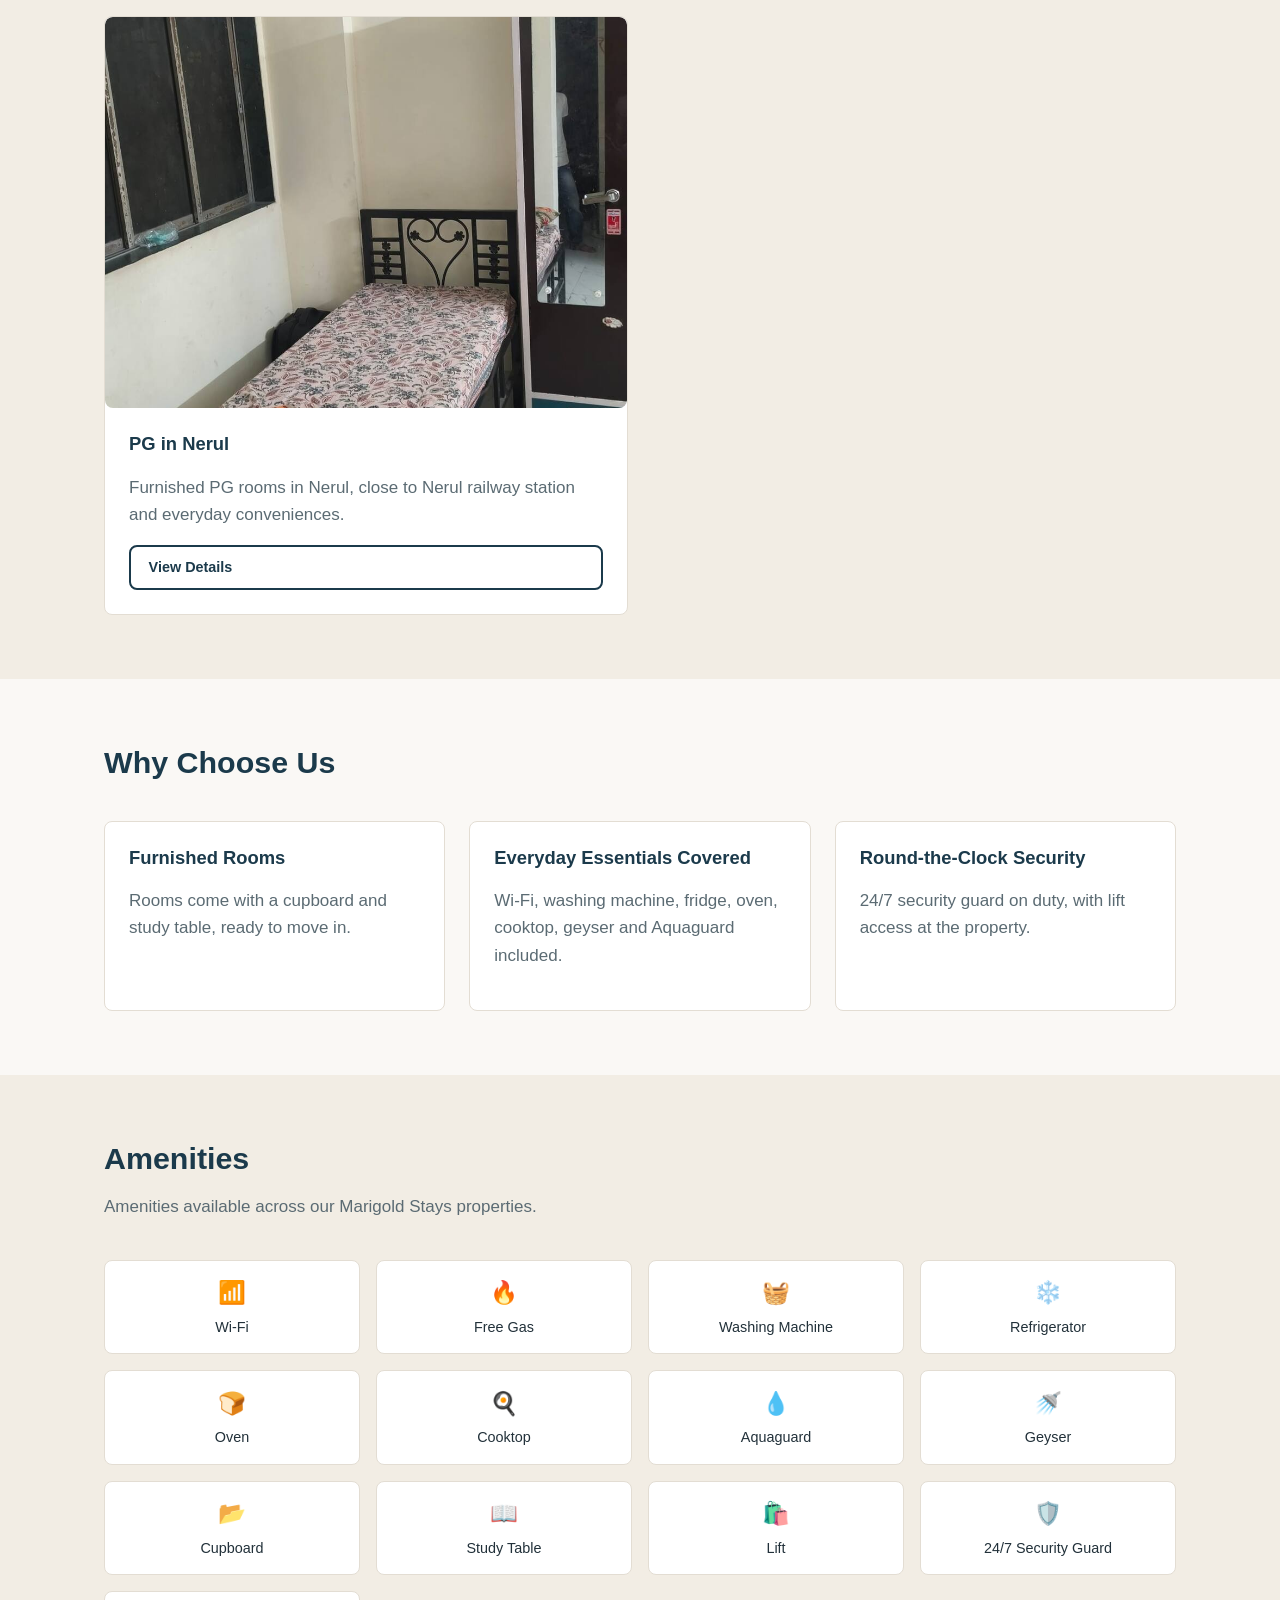
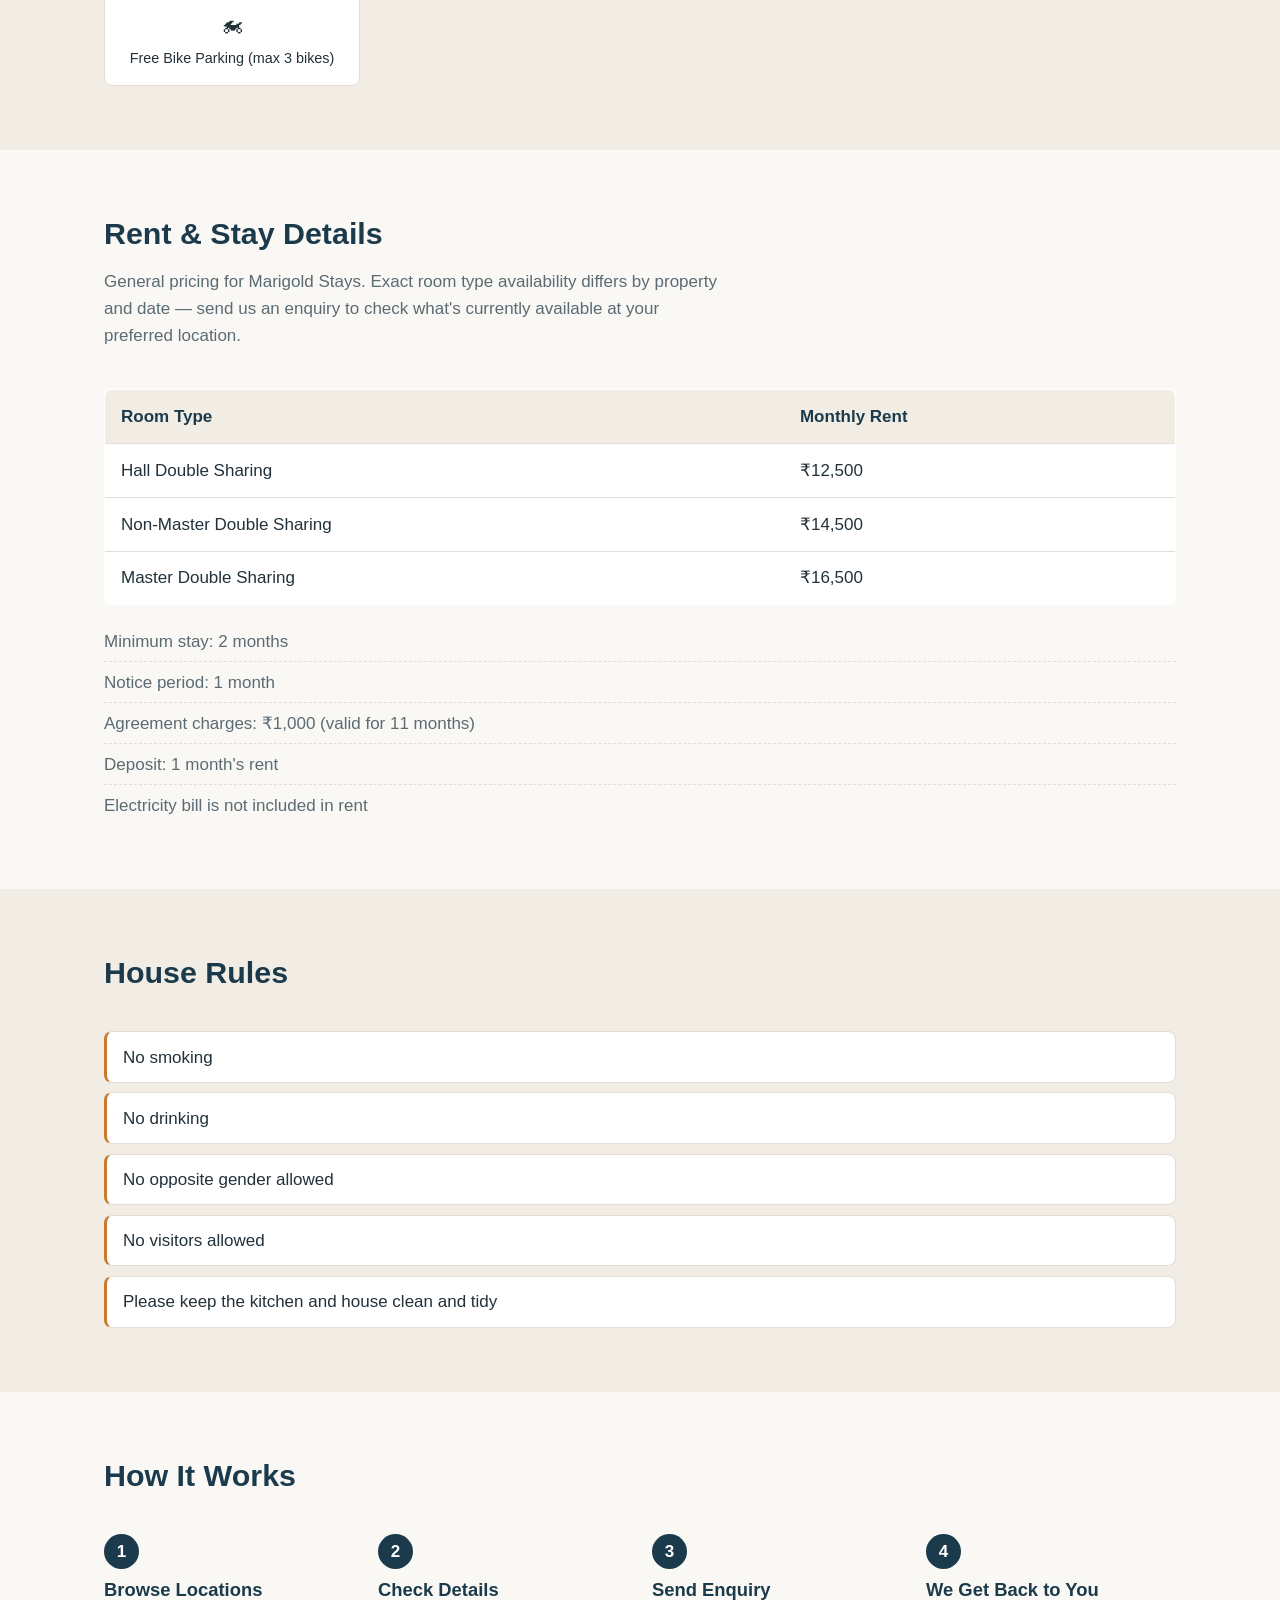
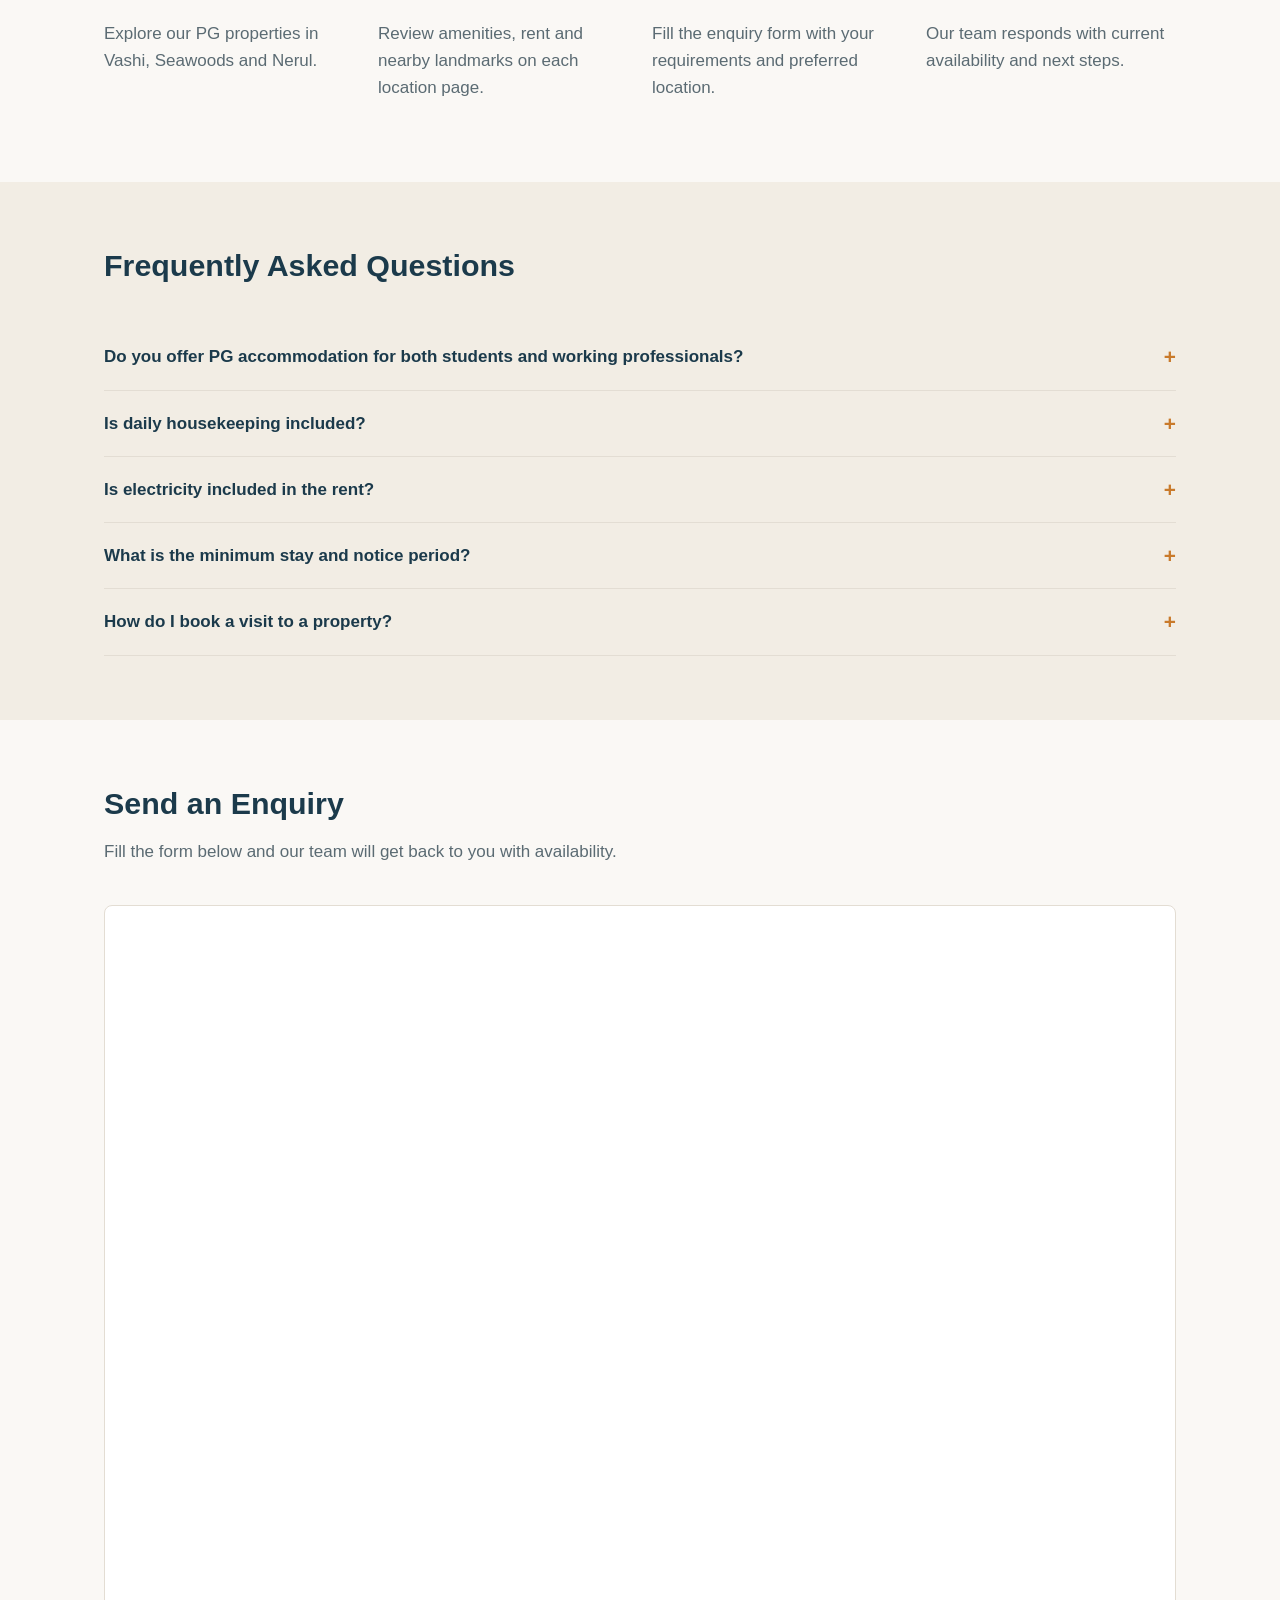
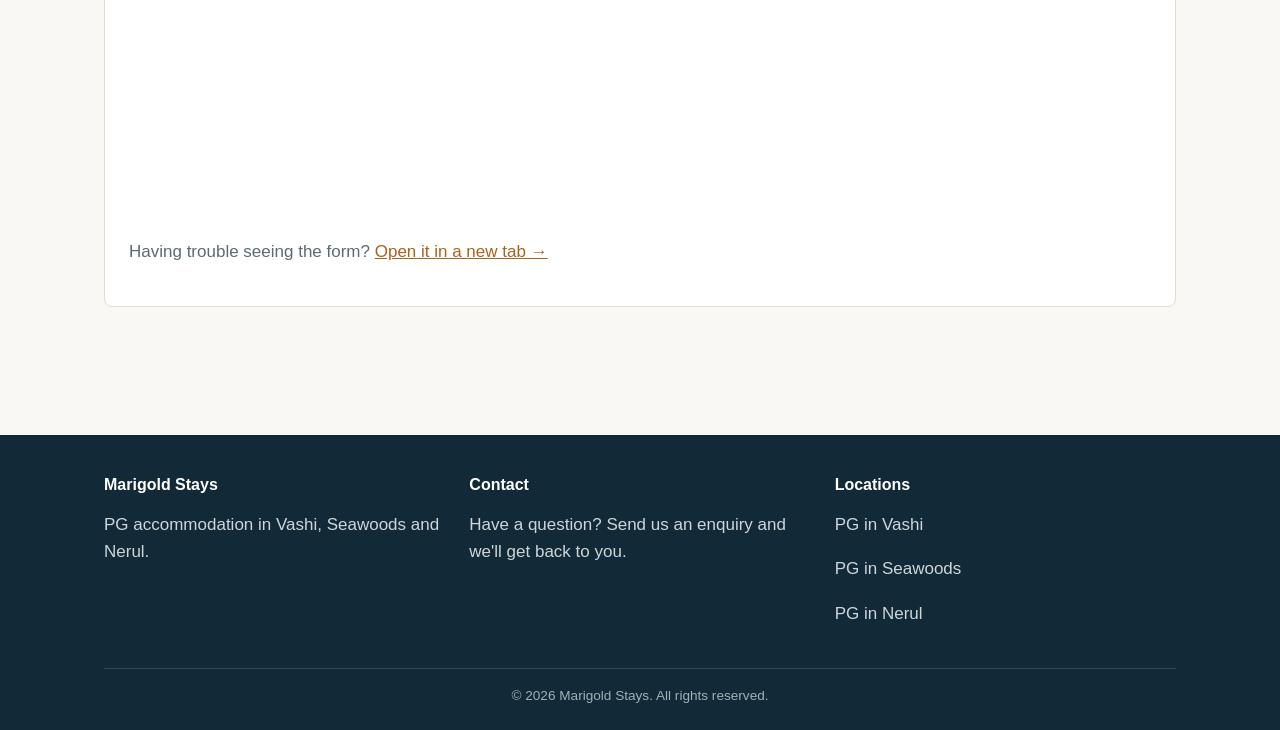
==== commit 91d2adf6: "Update index.html" ====
--- a/index.html
+++ b/index.html
@@ -19,12 +19,12 @@
      ========================================================= -->
 <meta charset="UTF-8">
 <meta name="viewport" content="width=device-width, initial-scale=1.0">
-<title>PG Accommodation in Vashi, Seawoods &amp; Nerul | Marigold Stays</title>
+<title>PG Accommodation in Vashi, Seawoods &amp; Nerul | Marigold Paying Guest (PG) Stays</title>
 <meta name="description" content="Marigold Stays offers furnished PG accommodation in Vashi, Seawoods and Nerul with Wi-Fi, washing machine, lift and 24/7 security. Send an enquiry today.">
 <link rel="canonical" href="https://riksi-bit.github.io/pg-website/index.html">
 
 <meta property="og:type" content="website">
-<meta property="og:title" content="PG Accommodation in Vashi, Seawoods & Nerul | Marigold Stays">
+<meta property="og:title" content="PG Accommodation in Vashi, Seawoods & Nerul | Marigold Paing Guest (PG) Stays">
 <meta property="og:description" content="Furnished PG accommodation in Vashi, Seawoods and Nerul. Amenities, rent details and easy enquiry.">
 <meta property="og:image" content="https://riksi-bit.github.io/pg-website/images/vashi-1.jpg">
 <meta property="og:url" content="https://riksi-bit.github.io/pg-website/index.html">
@@ -66,7 +66,7 @@
 <section class="hero">
   <div class="container">
     <h1>PG Accommodation in Vashi, Seawoods and Nerul</h1>
-    <p>Marigold Stays offers furnished PG rooms for students and working professionals across Vashi, Seawoods and Nerul, with Wi-Fi, a washing machine, lift access and round-the-clock security.</p>
+    <p>Marigold Paying Guest Stays offers furnished PG rooms for students and working professionals across Vashi, Seawoods and Nerul, with Wi-Fi, a washing machine, lift access and round-the-clock security.</p>
     <a href="#enquiry" class="btn btn-primary">Send Enquiry</a>
   </div>
 </section>
@@ -299,7 +299,7 @@
     <div class="enquiry-box">
       <!-- PASTE GOOGLE FORM EMBED CODE HERE (replace the iframe src if you create a new form) -->
       <iframe src="https://docs.google.com/forms/d/e/1FAIpQLSeAeNYMBnieSbUHD3bRVsfa9dzIX2py_n9a3v7NZz1oNW-bjg/viewform?embedded=true" width="100%" height="900" frameborder="0" marginheight="0" marginwidth="0" title="Marigold Stays enquiry form">Loading form&hellip;</iframe>
-      <p class="text-muted">Having trouble seeing the form? <a href="https://docs.google.com/forms/d/e/1FAIpQLSeAeNYMBnieSbUHD3bRVsfa9dzIX2py_n9a3v7NZz1oNW-bjg/viewform" target="_blank" rel="noopener">Open it in a new tab &rarr;</a></p>
+      <p class="text-muted">Having trouble seeing the form? <a href="https://forms.gle/pxdYS6MRshU6kxKx6" target="_blank" rel="noopener">Open it in a new tab &rarr;</a></p>
     </div>
   </div>
 </section>
